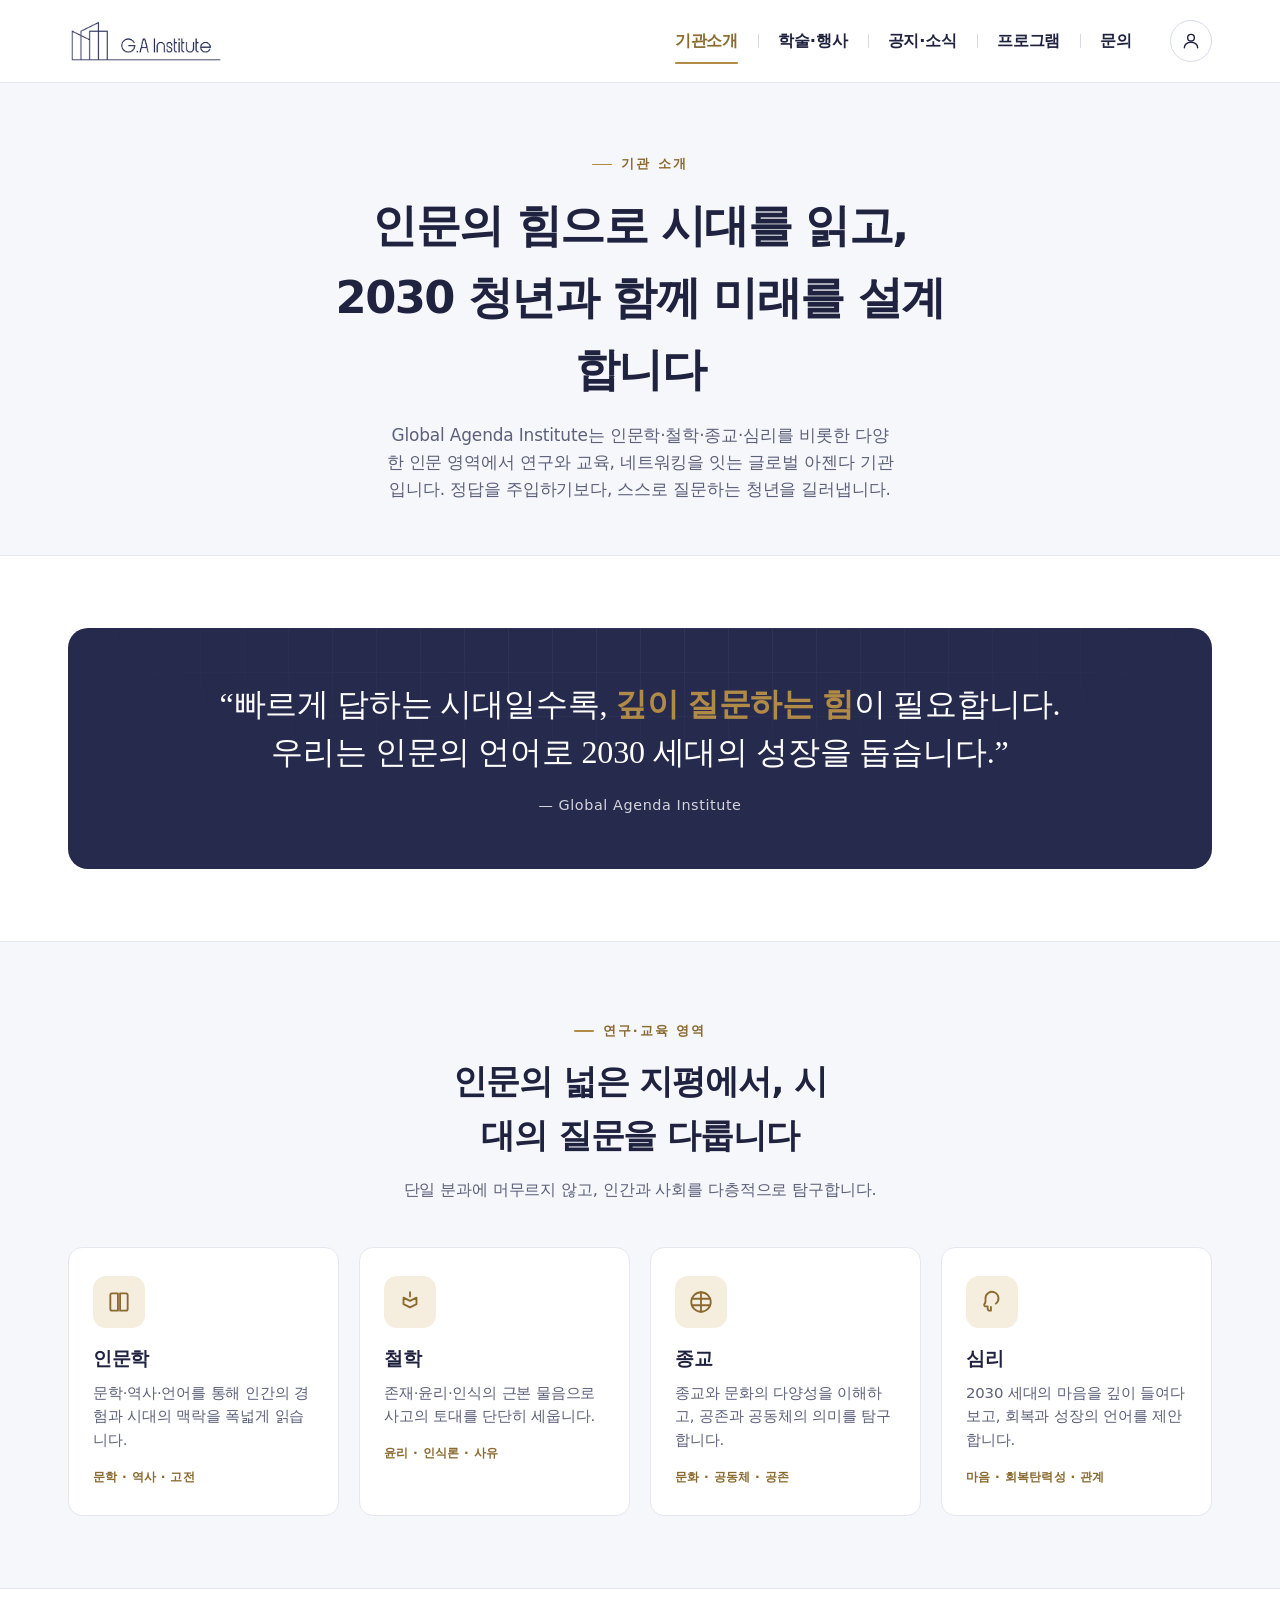
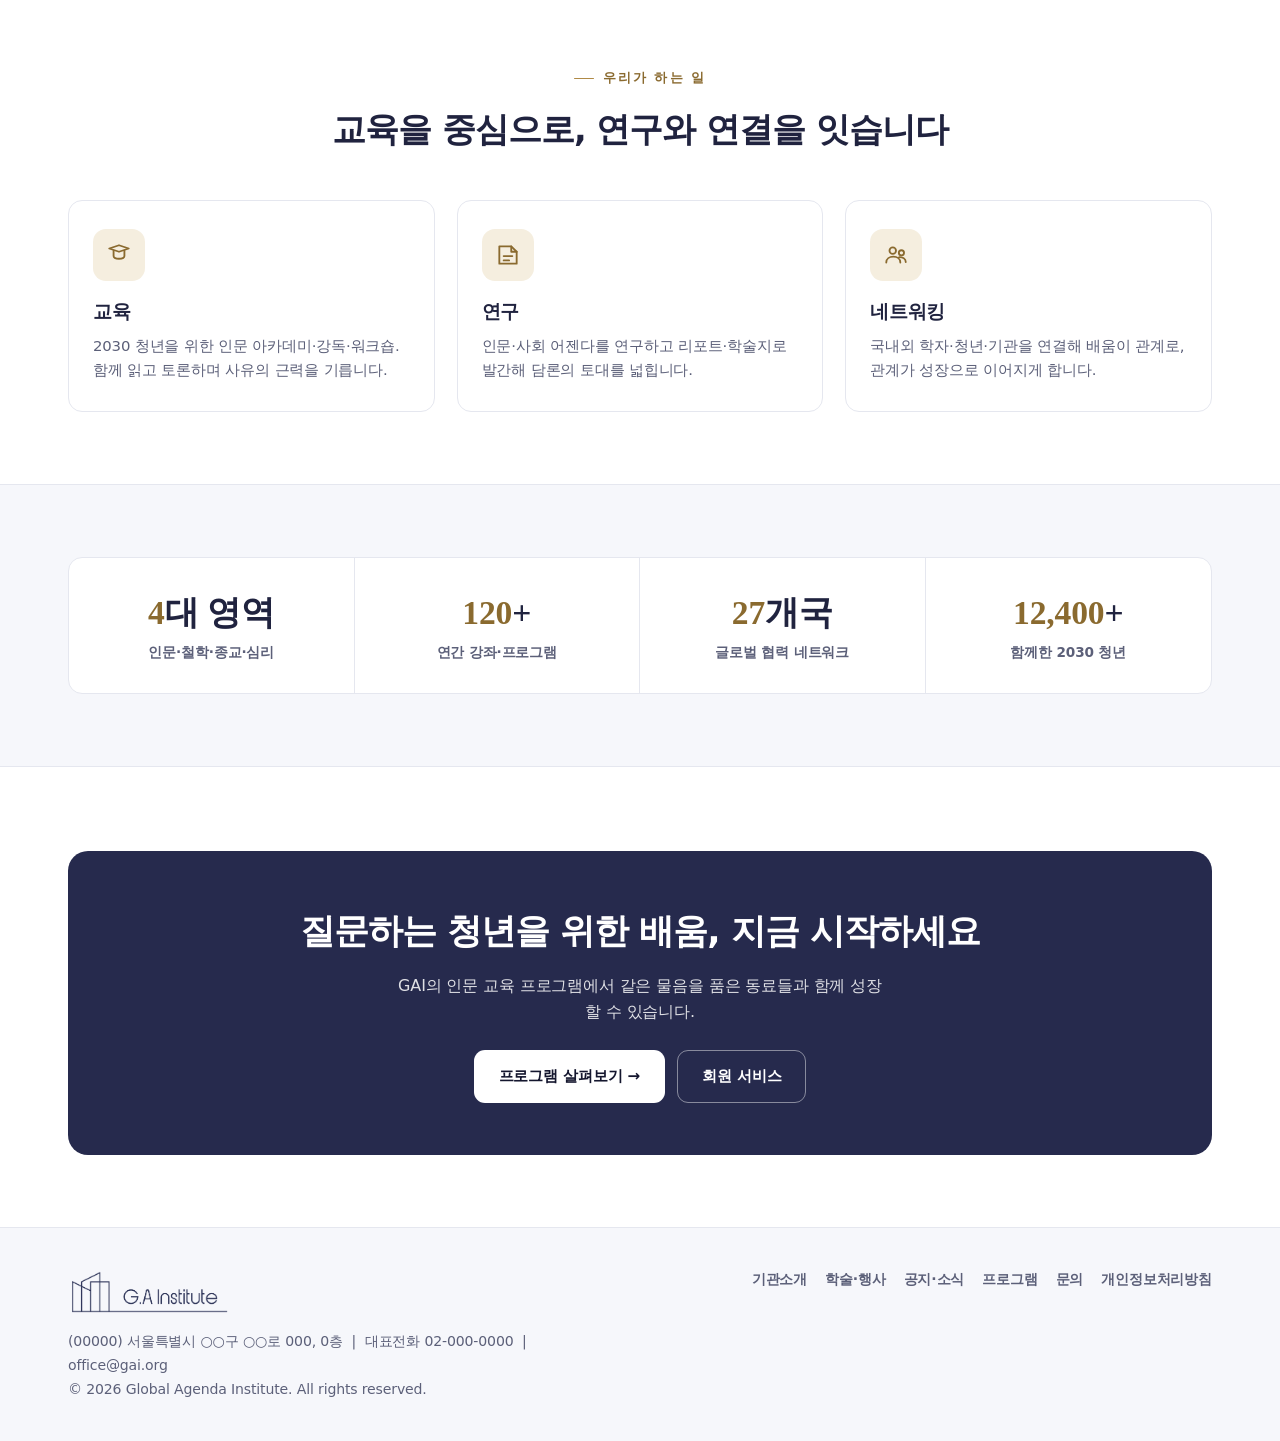
==== about.html @ 66754ac4 "Add files via upload" ====
<!DOCTYPE html>
<html lang="ko">
<head>
<meta charset="UTF-8" />
<meta name="viewport" content="width=device-width, initial-scale=1.0" />
<title>기관소개 | Global Agenda Institute</title>
<meta name="description" content="GAI의 미션과 인문·철학·종교·심리 4대 영역을 소개합니다." />
<link rel="stylesheet" href="assets/style.css" />
</head>
<body>
<header>
  <div class="wrap nav">
    <a href="index.html"><img class="logo-img" src="assets/logo.png" alt="Global Agenda Institute" /></a>
    <div class="nav-right">
      <nav class="menu">
        <a href="about.html">기관소개</a>
        <a href="events.html">학술·행사</a>
        <a href="news.html">공지·소식</a>
        <a href="programs.html">프로그램</a>
        <a href="#contact">문의</a>
      </nav>
      <button class="icon-btn login-desktop" data-open-login aria-label="로그인" title="로그인">
        <svg viewBox="0 0 24 24" fill="none" stroke="currentColor" stroke-width="1.7" stroke-linecap="round" stroke-linejoin="round"><circle cx="12" cy="8" r="4"/><path d="M4 20c0-4.2 4-6.5 8-6.5s8 2.3 8 6.5"/></svg>
      </button>
      <button class="icon-btn burger" id="burger" aria-label="메뉴 열기" aria-expanded="false">
        <svg viewBox="0 0 24 24" fill="none" stroke="currentColor" stroke-width="1.8" stroke-linecap="round"><path d="M4 7h16M4 12h16M4 17h16"/></svg>
      </button>
    </div>
  </div>
</header>
<main id="top">
<div class="page-hero">
      <div class="wrap">
        <span class="eyebrow">기관 소개</span>
        <h1>인문의 힘으로 시대를 읽고,<br>2030 청년과 함께 미래를 설계합니다</h1>
        <p class="lead">Global Agenda Institute는 인문학·철학·종교·심리를 비롯한 다양한 인문 영역에서
          연구와 교육, 네트워킹을 잇는 글로벌 아젠다 기관입니다. 정답을 주입하기보다, 스스로 질문하는 청년을 길러냅니다.</p>
      </div>
    </div>

    <div class="section">
      <div class="wrap">
        <div class="mission">
          <p class="q">“빠르게 답하는 시대일수록, <b>깊이 질문하는 힘</b>이 필요합니다.<br>우리는 인문의 언어로 2030 세대의 성장을 돕습니다.”</p>
          <div class="sig">— Global Agenda Institute</div>
        </div>
      </div>
    </div>

    <div class="section alt">
      <div class="wrap">
        <div class="center"><span class="eyebrow">연구·교육 영역</span><h2 class="title">인문의 넓은 지평에서, 시대의 질문을 다룹니다</h2><p>단일 분과에 머무르지 않고, 인간과 사회를 다층적으로 탐구합니다.</p></div>
        <div class="grid4">
          <div class="fcard">
            <div class="ic"><svg viewBox="0 0 24 24" fill="none" stroke="currentColor" stroke-width="1.7" stroke-linecap="round" stroke-linejoin="round"><path d="M4 5.5C4 4.7 4.7 4 5.5 4H11v16H5.5C4.7 20 4 19.3 4 18.5zM20 5.5C20 4.7 19.3 4 18.5 4H13v16h5.5c.8 0 1.5-.7 1.5-1.5z"/></svg></div>
            <h3>인문학</h3><p>문학·역사·언어를 통해 인간의 경험과 시대의 맥락을 폭넓게 읽습니다.</p>
            <div class="kw">문학 · 역사 · 고전</div>
          </div>
          <div class="fcard">
            <div class="ic"><svg viewBox="0 0 24 24" fill="none" stroke="currentColor" stroke-width="1.7" stroke-linecap="round" stroke-linejoin="round"><path d="M12 3v4M6 8l6 3 6-3M6 8v6l6 3 6-3V8M6 14l6 3 6-3"/></svg></div>
            <h3>철학</h3><p>존재·윤리·인식의 근본 물음으로 사고의 토대를 단단히 세웁니다.</p>
            <div class="kw">윤리 · 인식론 · 사유</div>
          </div>
          <div class="fcard">
            <div class="ic"><svg viewBox="0 0 24 24" fill="none" stroke="currentColor" stroke-width="1.7" stroke-linecap="round" stroke-linejoin="round"><path d="M12 3a9 9 0 100 18 9 9 0 000-18z"/><path d="M12 3v18M3.5 9h17M3.5 15h17"/></svg></div>
            <h3>종교</h3><p>종교와 문화의 다양성을 이해하고, 공존과 공동체의 의미를 탐구합니다.</p>
            <div class="kw">문화 · 공동체 · 공존</div>
          </div>
          <div class="fcard">
            <div class="ic"><svg viewBox="0 0 24 24" fill="none" stroke="currentColor" stroke-width="1.7" stroke-linecap="round" stroke-linejoin="round"><path d="M15.5 13.5A6 6 0 106 9c0 2 .5 3 -1 5 -.6.8 0 2 1 2h2v2a2 2 0 002 2h1v-3.5"/></svg></div>
            <h3>심리</h3><p>2030 세대의 마음을 깊이 들여다보고, 회복과 성장의 언어를 제안합니다.</p>
            <div class="kw">마음 · 회복탄력성 · 관계</div>
          </div>
        </div>
      </div>
    </div>

    <div class="section">
      <div class="wrap">
        <div class="center"><span class="eyebrow">우리가 하는 일</span><h2 class="title">교육을 중심으로, 연구와 연결을 잇습니다</h2></div>
        <div class="grid3">
          <div class="fcard"><div class="ic"><svg viewBox="0 0 24 24" fill="none" stroke="currentColor" stroke-width="1.7" stroke-linecap="round" stroke-linejoin="round"><path d="M3 6l9-3 9 3-9 3-9-3z"/><path d="M7 8v5c0 1.5 2.2 2.5 5 2.5s5-1 5-2.5V8"/></svg></div><h3>교육</h3><p>2030 청년을 위한 인문 아카데미·강독·워크숍. 함께 읽고 토론하며 사유의 근력을 기릅니다.</p></div>
          <div class="fcard"><div class="ic"><svg viewBox="0 0 24 24" fill="none" stroke="currentColor" stroke-width="1.7" stroke-linecap="round" stroke-linejoin="round"><path d="M4 4h11l5 5v11H4z"/><path d="M15 4v5h5"/><path d="M8 13h8M8 17h5"/></svg></div><h3>연구</h3><p>인문·사회 어젠다를 연구하고 리포트·학술지로 발간해 담론의 토대를 넓힙니다.</p></div>
          <div class="fcard"><div class="ic"><svg viewBox="0 0 24 24" fill="none" stroke="currentColor" stroke-width="1.7" stroke-linecap="round" stroke-linejoin="round"><circle cx="9" cy="8" r="3"/><circle cx="17" cy="10" r="2.4"/><path d="M3 19c0-3.5 3-5.5 6.5-5.5S16 15.5 16 19M15 14c3 0 6 1.4 6 4.5"/></svg></div><h3>네트워킹</h3><p>국내외 학자·청년·기관을 연결해 배움이 관계로, 관계가 성장으로 이어지게 합니다.</p></div>
        </div>
      </div>
    </div>

    <div class="section alt">
      <div class="wrap">
        <div class="stat-strip">
          <div class="st"><b><i>4</i>대 영역</b><span>인문·철학·종교·심리</span></div>
          <div class="st"><b><i>120</i>+</b><span>연간 강좌·프로그램</span></div>
          <div class="st"><b><i>27</i>개국</b><span>글로벌 협력 네트워크</span></div>
          <div class="st"><b><i>12,400</i>+</b><span>함께한 2030 청년</span></div>
        </div>
      </div>
    </div>

    <div class="section">
      <div class="wrap">
        <div class="cta-band">
          <h2>질문하는 청년을 위한 배움, 지금 시작하세요</h2>
          <p>GAI의 인문 교육 프로그램에서 같은 물음을 품은 동료들과 함께 성장할 수 있습니다.</p>
          <div class="cta-actions"><a class="btn btn-primary" href="programs.html">프로그램 살펴보기 →</a><a class="btn btn-ghost" data-open-login>회원 서비스</a></div>
        </div>
      </div>
    </div>
</main>
<footer id="contact">
  <div class="wrap foot">
    <div>
      <a href="index.html"><img class="logo-img foot-logo" src="assets/logo.png" alt="Global Agenda Institute" /></a>
      <p class="foot-info">(00000) 서울특별시 ○○구 ○○로 000, 0층 &nbsp;|&nbsp; 대표전화 02-000-0000 &nbsp;|&nbsp; office@gai.org<br>© 2026 Global Agenda Institute. All rights reserved.</p>
    </div>
    <nav>
      <a href="about.html">기관소개</a><a href="events.html">학술·행사</a>
      <a href="news.html">공지·소식</a><a href="programs.html">프로그램</a>
      <a href="#contact">문의</a><a>개인정보처리방침</a>
    </nav>
  </div>
</footer>
<!-- ===== LOGIN MODAL ===== -->
<div class="modal" id="loginModal" role="dialog" aria-modal="true" aria-label="로그인">
  <div class="modal-card">
    <button class="modal-x" data-close aria-label="닫기">✕</button>
    <img class="logo-img" src="assets/logo.png" alt="Global Agenda Institute" />
    <h2>멤버 로그인</h2>
    <p class="msub">GAI 회원 서비스를 이용하시려면 로그인해 주세요.</p>
    <form>
      <input class="field" type="text" placeholder="아이디" aria-label="아이디" />
      <input class="field" type="password" placeholder="비밀번호" aria-label="비밀번호" />
      <label class="remember"><input type="checkbox" /> 로그인 상태 유지</label>
      <button class="signin" type="submit">로그인</button>
    </form>
    <div class="modal-links"><a>아이디 찾기</a><a>비밀번호 찾기</a><a href="signup.html">회원가입</a></div>
  </div>
</div>


<!-- ===== MOBILE DRAWER ===== -->
<div class="drawer" id="drawer">
  <div class="drawer-panel">
    <div class="drawer-top">
      <img class="logo-img" src="assets/logo.png" alt="Global Agenda Institute" style="height:38px" />
      <button class="icon-btn" id="drawerClose" aria-label="닫기"><svg viewBox="0 0 24 24" fill="none" stroke="currentColor" stroke-width="1.8" stroke-linecap="round"><path d="M6 6l12 12M18 6L6 18"/></svg></button>
    </div>
    <div class="dlinks">
      <a href="about.html">기관소개</a>
      <a href="events.html">학술·행사</a>
      <a href="news.html">공지·소식</a>
      <a href="programs.html">프로그램</a>
      <a href="#contact">문의</a>
    </div>
    <button class="btn btn-primary drawer-login" style="width:100%" data-open-login>로그인</button>
  </div>
</div>


<script src="assets/main.js"></script>
</body>
</html>
---- assets/style.css ----
:root{
    --bg:#FFFFFF; --surface:#FFFFFF; --panel:#F1F3F8; --panel-2:#F6F7FB;
    --ink:#20233F; --brand:#262A4D; --brand-ink:#14162E;
    --muted:#5C6079; --sub:#8A8FA6; --line:#E5E7EF; --line-strong:#D8DBE6;
    --accent:#B08A46; --accent-soft:#F5EEDF; --accent-ink:#8A6A2F;
    --btn:#20233F; --btn-text:#FFFFFF; --btn-hover:#14162E;
    --radius:14px; --shadow:0 18px 50px -30px rgba(20,24,60,.30);
    --shadow-sm:0 8px 22px -16px rgba(20,24,60,.28);
    --maxw:1200px;
    --serif:"Iowan Old Style","Palatino Linotype",Georgia,"Times New Roman",serif;
  }
  @media (prefers-color-scheme:dark){:root{
    --bg:#0B0D18; --surface:#131627; --panel:#191D30; --panel-2:#151930;
    --ink:#EDEFF7; --brand:#EDEFF7; --brand-ink:#C7CBDD;
    --muted:#9599B4; --sub:#787D98; --line:#262B44; --line-strong:#333A57;
    --accent:#CBA35B; --accent-soft:#241E10; --accent-ink:#CBA35B;
    --btn:#EAECF5; --btn-text:#161A2E; --btn-hover:#FFFFFF;
    --shadow:0 22px 55px -28px rgba(0,0,0,.75); --shadow-sm:0 10px 24px -18px rgba(0,0,0,.7);
  }}
  :root[data-theme="dark"]{
    --bg:#0B0D18; --surface:#131627; --panel:#191D30; --panel-2:#151930;
    --ink:#EDEFF7; --brand:#EDEFF7; --brand-ink:#C7CBDD;
    --muted:#9599B4; --sub:#787D98; --line:#262B44; --line-strong:#333A57;
    --accent:#CBA35B; --accent-soft:#241E10; --accent-ink:#CBA35B;
    --btn:#EAECF5; --btn-text:#161A2E; --btn-hover:#FFFFFF;
    --shadow:0 22px 55px -28px rgba(0,0,0,.75); --shadow-sm:0 10px 24px -18px rgba(0,0,0,.7);
  }
  :root[data-theme="light"]{
    --bg:#FFFFFF; --surface:#FFFFFF; --panel:#F1F3F8; --panel-2:#F6F7FB;
    --ink:#20233F; --brand:#262A4D; --brand-ink:#14162E;
    --muted:#5C6079; --sub:#8A8FA6; --line:#E5E7EF; --line-strong:#D8DBE6;
    --accent:#B08A46; --accent-soft:#F5EEDF; --accent-ink:#8A6A2F;
    --btn:#20233F; --btn-text:#FFFFFF; --btn-hover:#14162E;
    --shadow:0 18px 50px -30px rgba(20,24,60,.30); --shadow-sm:0 8px 22px -16px rgba(20,24,60,.28);
  }

  *{box-sizing:border-box}
  html{scroll-behavior:smooth}
  body{margin:0; background:var(--bg); color:var(--ink);
    font-family:"Pretendard","Apple SD Gothic Neo",system-ui,-apple-system,"Segoe UI",sans-serif;
    -webkit-font-smoothing:antialiased; line-height:1.6; letter-spacing:-0.01em}
  .wrap{max-width:var(--maxw); margin:0 auto; padding:0 28px}
  a{color:inherit; text-decoration:none}
  [hidden]{display:none !important}
  .btn{display:inline-flex; align-items:center; gap:8px; justify-content:center; font-weight:700; font-size:.95rem;
    border-radius:11px; padding:13px 24px; cursor:pointer; border:1px solid transparent; transition:.18s; font-family:inherit}
  .btn-primary{background:var(--btn); color:var(--btn-text)}
  .btn-primary:hover{background:var(--btn-hover); transform:translateY(-1px)}
  .btn-ghost{background:transparent; color:var(--ink); border-color:var(--line-strong)}
  .btn-ghost:hover{border-color:var(--ink); background:var(--panel)}
  .eyebrow{display:inline-flex; align-items:center; gap:9px; font-size:.8rem; font-weight:700;
    letter-spacing:.16em; text-transform:uppercase; color:var(--accent-ink)}
  .eyebrow::before{content:""; width:20px; height:1.5px; background:var(--accent); border-radius:2px}

  /* ---------- LOGO ---------- */
  .logo-img{display:block; height:46px; width:auto}
  @media (prefers-color-scheme:dark){.logo-img{filter:brightness(0) invert(1) opacity(.92)}}
  :root[data-theme="dark"] .logo-img{filter:brightness(0) invert(1) opacity(.92)}
  :root[data-theme="light"] .logo-img{filter:none}
  .foot-logo{height:48px}

  /* ---------- HEADER ---------- */
  header{position:sticky; top:0; z-index:50; background:color-mix(in srgb,var(--bg) 92%, transparent);
    backdrop-filter:saturate(150%) blur(12px); border-bottom:1px solid var(--line)}
  .nav{display:flex; align-items:center; justify-content:space-between; height:82px; gap:20px}
  .nav-right{display:flex; align-items:center; gap:18px}
  nav.menu{display:flex; align-items:center}
  nav.menu a{position:relative; padding:8px 20px; font-weight:700; font-size:1.02rem; color:var(--ink); transition:.15s; cursor:pointer}
  nav.menu a+a::before{content:""; position:absolute; left:0; top:50%; transform:translateY(-50%); width:1px; height:14px; background:var(--line-strong)}
  nav.menu a:hover{color:var(--accent-ink)}
  nav.menu a.active{color:var(--accent-ink)}
  nav.menu a.active::after{content:""; position:absolute; left:20px; right:20px; bottom:-2px; height:2px; background:var(--accent); border-radius:2px}
  .icon-btn{width:42px; height:42px; border-radius:50%; display:grid; place-items:center;
    border:1px solid var(--line-strong); color:var(--ink); background:var(--surface); transition:.15s; flex:none; cursor:pointer}
  .icon-btn:hover{border-color:var(--brand); color:var(--accent-ink); background:var(--panel); transform:translateY(-1px)}
  .icon-btn svg{width:20px; height:20px}
  .burger{display:none}

  /* ---------- HERO BANNER ---------- */
  .banner{position:relative; height:min(62vh,540px); min-height:400px; overflow:hidden; display:grid; place-items:end center; text-align:center}
  .banner-photo{position:absolute; inset:0; background:url("banner.jpg") center 32% / cover no-repeat}
  .banner-veil{position:absolute; inset:0; background:
    linear-gradient(180deg,rgba(10,14,28,.32) 0%,rgba(10,14,28,.04) 30%,rgba(10,14,28,.22) 58%,rgba(8,11,24,.78) 100%),
    linear-gradient(90deg,rgba(18,24,48,.22),transparent 42%)}
  .banner-title{position:relative; z-index:2; padding-bottom:9%; color:#fff}
  .banner-title h1{margin:0; font-family:var(--serif); font-weight:600; letter-spacing:.01em; font-size:clamp(2.1rem,5.4vw,3.5rem); text-shadow:0 4px 24px rgba(0,0,0,.5)}
  .banner-title p{margin:12px 0 0; font-size:clamp(.92rem,1.8vw,1.12rem); font-weight:600; letter-spacing:.05em; opacity:.94}

  /* ---------- QUICK LINKS ---------- */
  .quick{padding:52px 0 8px}
  .quick-grid{display:grid; grid-template-columns:repeat(5,1fr); gap:16px; max-width:920px; margin:0 auto}
  .qitem{display:flex; flex-direction:column; align-items:center; gap:14px; padding:8px; transition:.18s; cursor:pointer}
  .qitem:hover{transform:translateY(-4px)}
  .qcircle{width:88px; height:88px; border-radius:50%; display:grid; place-items:center; color:#fff; box-shadow:var(--shadow-sm)}
  .qcircle svg{width:38px; height:38px}
  .qitem:nth-child(1) .qcircle{background:linear-gradient(145deg,#3a5c8a,#2c4670)}
  .qitem:nth-child(2) .qcircle{background:linear-gradient(145deg,#35608e,#26486e)}
  .qitem:nth-child(3) .qcircle{background:linear-gradient(145deg,#3f79a6,#2f5c82)}
  .qitem:nth-child(4) .qcircle{background:linear-gradient(145deg,#6f9cc4,#5480aa)}
  .qitem:nth-child(5) .qcircle{background:linear-gradient(145deg,#4a90c4,#357099)}
  .qitem span{font-weight:700; font-size:.95rem; color:var(--ink); text-align:center}

  /* ---------- SHARED ---------- */
  .rows{padding:46px 0 40px; display:flex; flex-direction:column; gap:28px}
  .row3{display:grid; grid-template-columns:1fr 1fr 1fr; gap:24px}
  .box{background:var(--surface); border:1px solid var(--line); border-radius:var(--radius); padding:26px 26px 24px}
  .box-head{display:flex; align-items:center; justify-content:space-between; margin-bottom:16px}
  .box-head h2{margin:0; font-size:1.22rem; font-weight:800; letter-spacing:-.02em}
  .more{font-size:.82rem; font-weight:600; color:var(--muted); display:inline-flex; align-items:center; gap:4px; cursor:pointer}
  .more:hover{color:var(--accent-ink)}
  .accent-under{position:relative; padding-left:14px}
  .accent-under::before{content:""; position:absolute; left:0; top:52%; transform:translateY(-50%); width:4px; height:18px; background:var(--accent); border-radius:2px}
  .list{list-style:none; margin:0; padding:0; display:flex; flex-direction:column}
  .list li{display:flex; align-items:center; gap:12px; padding:11px 0; border-top:1px dashed var(--line)}
  .list li:first-child{border-top:none}
  .list li .dot{width:4px; height:4px; border-radius:50%; background:var(--accent); flex:none}
  .list li a{flex:1; font-size:.93rem; color:var(--ink); overflow:hidden; text-overflow:ellipsis; white-space:nowrap; cursor:pointer}
  .list li a:hover{color:var(--accent-ink)}
  .list li time{font-size:.82rem; color:var(--sub); font-variant-numeric:tabular-nums; flex:none}
  .journal{text-align:center; display:flex; flex-direction:column; align-items:center}
  .cover{width:150px; aspect-ratio:3/4.1; border-radius:6px; overflow:hidden; box-shadow:var(--shadow);
    background:linear-gradient(170deg,#20233F 0%,#2f345c 60%,#20233F 100%); position:relative;
    display:flex; flex-direction:column; align-items:center; padding:22px 14px; color:#fff}
  .cover .issn{position:absolute; top:9px; right:10px; font-size:.5rem; opacity:.7}
  .cover .ttl{font-family:var(--serif); font-size:1.02rem; line-height:1.3; margin-top:6px}
  .cover .vol{font-size:.6rem; opacity:.75; margin-top:6px}
  .cover .band{position:absolute; left:0; right:0; bottom:26%; height:34%; background:var(--accent); opacity:.9}
  .cover .seal{position:absolute; bottom:10px; font-size:.55rem; opacity:.85; letter-spacing:.1em}
  .journal h3{margin:16px 0 4px; font-size:1.06rem; font-weight:800}
  .journal .jsub{font-size:.82rem; color:var(--muted); margin:0 0 14px}
  .j-btns{display:grid; grid-template-columns:1fr 1fr; gap:10px; width:100%}
  .j-btns a{font-size:.88rem; font-weight:700; border:1px solid var(--line-strong); border-radius:8px; padding:11px 0; text-align:center; cursor:pointer}
  .j-btns a:hover{border-color:var(--ink); background:var(--panel-2)}

  /* ---------- GALLERY ---------- */
  .gallery-sec{padding:24px 0 84px}
  .sec-head{display:flex; align-items:flex-end; justify-content:space-between; margin-bottom:22px; gap:16px}
  .sec-head h2{margin:0; font-size:1.5rem; font-weight:800; letter-spacing:-.025em}
  .sec-head p{margin:6px 0 0; color:var(--muted); font-size:.95rem}
  .gal4{display:grid; grid-template-columns:repeat(4,1fr); gap:20px}
  .gal-item{cursor:pointer}
  .gal-item .thumb{aspect-ratio:4/3; border-radius:11px; overflow:hidden; position:relative; background:#1a2340; border:1px solid var(--line)}
  .thumb .scene{position:absolute; inset:0; width:100%; height:100%; display:block; z-index:0}
  .thumb::after{content:""; position:absolute; inset:0; z-index:1; pointer-events:none; background:
    radial-gradient(60% 50% at 50% 18%,rgba(255,255,255,.10),transparent 70%),linear-gradient(180deg,transparent 55%,rgba(0,0,0,.32))}
  .thumb .badge{position:absolute; z-index:2; left:11px; top:11px; color:#fff; font-size:.73rem; font-weight:800;
    background:rgba(176,138,70,.92); padding:4px 10px; border-radius:5px}
  .gal-item:hover .thumb{box-shadow:var(--shadow)}
  .gal-item p{margin:12px 0 3px; font-size:.98rem; font-weight:700}
  .gal-item time{font-size:.8rem; color:var(--sub); font-variant-numeric:tabular-nums}

  /* ---------- SUB PAGE SHELL ---------- */
  .page-hero{padding:64px 0 52px; text-align:center; border-bottom:1px solid var(--line); background:var(--panel-2)}
  .page-hero h1{font-size:clamp(1.9rem,4vw,2.8rem); font-weight:800; letter-spacing:-.035em; margin:16px auto 0; max-width:20ch; text-wrap:balance}
  .page-hero .lead{color:var(--muted); font-size:1.06rem; margin:16px auto 0; max-width:60ch; text-wrap:balance}
  .section{padding:72px 0}
  .section.alt{background:var(--panel-2); border-top:1px solid var(--line); border-bottom:1px solid var(--line)}
  .section h2.title{font-size:clamp(1.5rem,3vw,2.1rem); font-weight:800; letter-spacing:-.03em; margin:14px 0 0; text-wrap:balance}
  .center{text-align:center; max-width:660px; margin:0 auto 44px}
  .center p{color:var(--muted); font-size:1.02rem; margin:14px 0 0}

  .grid4{display:grid; grid-template-columns:repeat(4,1fr); gap:20px}
  .grid3{display:grid; grid-template-columns:repeat(3,1fr); gap:22px}
  .grid2{display:grid; grid-template-columns:1fr 1fr; gap:26px; align-items:center}
  .fcard{background:var(--surface); border:1px solid var(--line); border-radius:var(--radius); padding:28px 24px; transition:.2s}
  .fcard:hover{transform:translateY(-4px); box-shadow:var(--shadow); border-color:color-mix(in srgb,var(--accent) 40%,var(--line))}
  .fcard .ic{width:52px; height:52px; border-radius:13px; display:grid; place-items:center; background:var(--accent-soft); color:var(--accent-ink); margin-bottom:16px}
  .fcard .ic svg{width:26px; height:26px}
  .fcard h3{margin:0 0 8px; font-size:1.16rem; font-weight:800; letter-spacing:-.02em}
  .fcard p{margin:0; color:var(--muted); font-size:.93rem}
  .fcard .kw{margin-top:14px; font-size:.78rem; font-weight:700; color:var(--accent-ink); letter-spacing:.02em}

  .mission{background:var(--brand); color:#fff; border-radius:20px; padding:52px 40px; text-align:center; position:relative; overflow:hidden}
  .mission::before{content:""; position:absolute; inset:0; background:
    linear-gradient(rgba(255,255,255,.05) 1px,transparent 1px),linear-gradient(90deg,rgba(255,255,255,.05) 1px,transparent 1px);
    background-size:44px 44px; mask-image:radial-gradient(70% 90% at 50% 0%,#000,transparent 75%); -webkit-mask-image:radial-gradient(70% 90% at 50% 0%,#000,transparent 75%)}
  .mission>*{position:relative}
  .mission .q{font-family:var(--serif); font-size:clamp(1.4rem,3vw,2rem); line-height:1.5; margin:0; text-wrap:balance}
  .mission .q b{color:var(--accent)}
  .mission .sig{margin-top:18px; font-size:.9rem; opacity:.8; letter-spacing:.04em}

  .stat-strip{display:grid; grid-template-columns:repeat(4,1fr); border:1px solid var(--line); border-radius:var(--radius); overflow:hidden; background:var(--surface)}
  .stat-strip .st{text-align:center; padding:28px 16px; border-right:1px solid var(--line)}
  .stat-strip .st:last-child{border-right:none}
  .stat-strip .st b{display:block; font-family:var(--serif); font-size:clamp(1.6rem,3vw,2.1rem); font-weight:600; color:var(--ink); font-variant-numeric:tabular-nums}
  .stat-strip .st span{font-size:.85rem; color:var(--muted); font-weight:600}
  .stat-strip .st b i{font-style:normal; color:var(--accent-ink)}

  /* program */
  .track{background:var(--surface); border:1px solid var(--line); border-radius:var(--radius); padding:26px; display:flex; flex-direction:column; gap:12px}
  .track .tno{font-family:var(--serif); font-size:.95rem; color:var(--accent-ink)}
  .track h3{margin:0; font-size:1.14rem; font-weight:800}
  .track p{margin:0; color:var(--muted); font-size:.92rem; flex:1}
  .track .tags{display:flex; flex-wrap:wrap; gap:6px}
  .track .tags span{font-size:.74rem; font-weight:700; color:var(--accent-ink); background:var(--accent-soft); padding:4px 9px; border-radius:999px}
  .feature{display:grid; grid-template-columns:1.1fr 1fr; gap:0; border:1px solid var(--line); border-radius:18px; overflow:hidden; background:var(--surface)}
  .feature .fL{padding:40px 36px}
  .feature .fR{padding:36px; background:var(--panel-2); border-left:1px solid var(--line)}
  .feature h3{margin:12px 0 0; font-size:1.5rem; font-weight:800; letter-spacing:-.02em}
  .feature .fdesc{color:var(--muted); margin:14px 0 22px; font-size:.98rem}
  .meta{display:flex; flex-wrap:wrap; gap:10px; margin-bottom:8px}
  .meta .m{background:var(--panel); border:1px solid var(--line); border-radius:9px; padding:9px 13px; font-size:.84rem}
  .meta .m b{color:var(--ink); font-weight:800; margin-right:6px}
  .curriculum{list-style:none; margin:0; padding:0}
  .curriculum li{display:flex; gap:14px; padding:12px 0; border-bottom:1px dashed var(--line)}
  .curriculum li:last-child{border-bottom:none}
  .curriculum .wk{flex:none; width:52px; font-family:var(--serif); font-weight:600; color:var(--accent-ink); font-size:.9rem}
  .curriculum .ct b{display:block; font-size:.95rem; font-weight:700}
  .curriculum .ct span{font-size:.84rem; color:var(--muted)}
  .steps{display:grid; grid-template-columns:repeat(4,1fr); gap:18px}
  .step{position:relative; padding:22px; border:1px solid var(--line); border-radius:var(--radius); background:var(--surface)}
  .step .sn{width:34px; height:34px; border-radius:50%; background:var(--brand); color:#fff; display:grid; place-items:center; font-weight:800; font-size:.9rem; margin-bottom:14px}
  :root[data-theme="dark"] .step .sn{color:var(--btn-text)}
  .step h4{margin:0 0 6px; font-size:1.02rem; font-weight:800}
  .step p{margin:0; color:var(--muted); font-size:.88rem}
  .cta-band{background:var(--brand); color:#fff; border-radius:20px; padding:52px 32px; text-align:center; margin-top:12px}
  .cta-band h2{margin:0; font-size:clamp(1.6rem,3vw,2.2rem); font-weight:800; letter-spacing:-.03em; text-wrap:balance}
  .cta-band p{margin:14px auto 26px; opacity:.85; max-width:48ch}
  .cta-band .btn-primary{background:#fff; color:var(--brand-ink)}
  .cta-band .btn-primary:hover{background:#eef0fb}
  .cta-band .btn-ghost{border-color:rgba(255,255,255,.45); color:#fff}
  .cta-band .btn-ghost:hover{background:rgba(255,255,255,.12); border-color:#fff}
  .cta-actions{display:flex; gap:12px; justify-content:center; flex-wrap:wrap}

  /* ---------- LIST / BOARD / ARCHIVE ---------- */
  .filters{display:flex; flex-wrap:wrap; gap:8px; margin-bottom:26px}
  .chip{padding:9px 18px; border-radius:999px; border:1px solid var(--line-strong); background:var(--surface); font-weight:700; font-size:.9rem; color:var(--muted); cursor:pointer; transition:.15s}
  .chip:hover{border-color:var(--ink); color:var(--ink)}
  .chip.on{background:var(--brand); color:var(--btn-text); border-color:var(--brand)}
  .evrow{display:grid; grid-template-columns:auto 1fr auto; gap:22px; align-items:center; padding:22px; border:1px solid var(--line); border-radius:var(--radius); background:var(--surface); transition:.18s; cursor:pointer}
  .evrow+.evrow{margin-top:14px}
  .evrow:hover{border-color:color-mix(in srgb,var(--accent) 40%,var(--line)); box-shadow:var(--shadow-sm); transform:translateY(-2px)}
  .evdate{text-align:center; min-width:78px; border-right:1px solid var(--line); padding-right:22px}
  .evdate .d{font-family:var(--serif); font-size:1.9rem; font-weight:600; line-height:1; color:var(--ink)}
  .evdate .m{font-size:.76rem; color:var(--muted); font-weight:700; letter-spacing:.04em; margin-top:4px}
  .evbody .cat{font-size:.76rem; font-weight:800; color:var(--accent-ink); letter-spacing:.03em}
  .evbody h3{margin:5px 0 7px; font-size:1.12rem; font-weight:800; letter-spacing:-.02em}
  .evbody .meta2{display:flex; flex-wrap:wrap; gap:16px; font-size:.85rem; color:var(--muted)}
  .evbody .meta2 span{display:inline-flex; align-items:center; gap:5px}
  .status{flex:none; font-size:.78rem; font-weight:800; padding:6px 13px; border-radius:999px}
  .status.open{background:var(--accent-soft); color:var(--accent-ink)}
  .status.done{background:var(--panel); color:var(--sub)}
  .board-wrap{overflow-x:auto}
  .board{width:100%; border-top:2px solid var(--ink); border-collapse:collapse; min-width:640px}
  .board th,.board td{padding:15px 12px; border-bottom:1px solid var(--line); text-align:left; font-size:.92rem}
  .board th{font-size:.82rem; color:var(--muted); font-weight:700; background:var(--panel-2)}
  .board td.num,.board td.date,.board td.views{color:var(--sub); font-variant-numeric:tabular-nums; white-space:nowrap; width:1%; text-align:center}
  .board td.tit a{font-weight:600; cursor:pointer}
  .board td.tit a:hover{color:var(--accent-ink)}
  .board tbody tr:hover td{background:var(--panel-2)}
  .board .tag{font-size:.72rem; font-weight:800; color:var(--accent-ink); margin-right:8px}
  .pager{display:flex; justify-content:center; gap:6px; margin-top:34px}
  .pager a{min-width:38px; height:38px; display:grid; place-items:center; border:1px solid var(--line); border-radius:8px; font-size:.9rem; font-weight:700; color:var(--muted); cursor:pointer}
  .pager a:hover{border-color:var(--ink); color:var(--ink)}
  .pager a.on{background:var(--brand); color:var(--btn-text); border-color:var(--brand)}
  .article{max-width:820px; margin:0 auto}
  .article .ahead{border-bottom:1px solid var(--line); padding-bottom:22px; margin-bottom:26px}
  .article .cat{font-size:.78rem; font-weight:800; color:var(--accent-ink)}
  .article h1{font-size:clamp(1.5rem,3vw,2rem); font-weight:800; letter-spacing:-.03em; margin:10px 0 14px; text-wrap:balance}
  .article .ameta{display:flex; flex-wrap:wrap; gap:16px; font-size:.85rem; color:var(--muted)}
  .article .abody{font-size:1rem; line-height:1.85}
  .article .abody p{margin:0 0 18px}
  .article .abody h3{margin:28px 0 10px; font-size:1.15rem; font-weight:800}
  .article .abody ul{margin:0 0 18px; padding-left:20px}
  .article .abody li{margin:6px 0}
  .article .files{margin:26px 0; padding:16px 18px; border:1px solid var(--line); border-radius:12px; background:var(--panel-2)}
  .article .files a{display:inline-flex; align-items:center; gap:8px; font-size:.9rem; font-weight:600; cursor:pointer}
  .article .anav{margin-top:30px; border-top:1px solid var(--line)}
  .article .anav a{display:flex; gap:14px; padding:16px 4px; border-bottom:1px solid var(--line); cursor:pointer; font-size:.92rem}
  .article .anav .lbl{color:var(--muted); font-weight:700; min-width:44px}
  .article .anav a:hover .t{color:var(--accent-ink)}
  .article .backbtn{text-align:center; margin-top:32px}
  .pubgrid{display:grid; grid-template-columns:repeat(4,1fr); gap:26px}
  .pub{cursor:pointer}
  .pub .pcover{aspect-ratio:3/4.1; border-radius:8px; overflow:hidden; box-shadow:var(--shadow-sm); position:relative; display:flex; flex-direction:column; align-items:center; padding:26px 16px; color:#fff; transition:.2s}
  .pub:hover .pcover{transform:translateY(-5px); box-shadow:var(--shadow)}
  .pub .pcover .issn{position:absolute; top:10px; right:11px; font-size:.5rem; opacity:.7}
  .pub .pcover .pt{font-family:var(--serif); font-size:1rem; line-height:1.3; text-align:center; margin-top:4px}
  .pub .pcover .pv{font-size:.62rem; opacity:.82; margin-top:8px; text-align:center}
  .pub .pcover .pband{position:absolute; left:0; right:0; bottom:24%; height:32%; opacity:.9}
  .pub .pcover .pseal{position:absolute; bottom:11px; font-size:.55rem; opacity:.85; letter-spacing:.08em}
  .pub .ptype{margin:13px 0 2px; font-size:.74rem; font-weight:800; color:var(--accent-ink)}
  .pub .pname{font-size:.95rem; font-weight:700; line-height:1.4}
  .pub time{font-size:.8rem; color:var(--sub)}

  /* ---------- EVENT DETAIL ---------- */
  .ev-detail{display:grid; grid-template-columns:1fr 340px; gap:38px; align-items:start}
  .ev-block{margin-bottom:40px}
  .ev-block:last-child{margin-bottom:0}
  .ev-main h2{font-size:1.28rem; font-weight:800; letter-spacing:-.02em; margin:0 0 16px; padding-bottom:10px; border-bottom:2px solid var(--ink)}
  .ev-main p{color:var(--muted); font-size:.98rem; line-height:1.8; margin:0}
  .agenda{list-style:none; margin:0; padding:0}
  .agenda li{display:grid; grid-template-columns:118px 1fr; gap:18px; padding:14px 0; border-bottom:1px dashed var(--line)}
  .agenda li:last-child{border-bottom:none}
  .agenda .tm{font-weight:700; color:var(--accent-ink); font-variant-numeric:tabular-nums; font-size:.92rem}
  .agenda .ag b{display:block; font-size:.98rem; font-weight:700}
  .agenda .ag span{font-size:.86rem; color:var(--muted)}
  .speakers{display:grid; grid-template-columns:repeat(3,1fr); gap:16px}
  .spk{text-align:center; padding:22px 14px; border:1px solid var(--line); border-radius:var(--radius); background:var(--surface)}
  .spk .av{width:66px; height:66px; border-radius:50%; margin:0 auto 12px; background:linear-gradient(160deg,#2f345c,#20233F); display:grid; place-items:end center; overflow:hidden}
  .spk .av svg{width:80%; height:86%; color:#cdd3e6}
  .spk b{display:block; font-size:.96rem; font-weight:800}
  .spk span{font-size:.82rem; color:var(--muted)}
  .ev-side{position:sticky; top:100px; border:1px solid var(--line); border-radius:16px; overflow:hidden; background:var(--surface); box-shadow:var(--shadow-sm)}
  .ev-side .sh{padding:20px 22px; background:var(--brand); color:#fff}
  .ev-side .sh .cat{font-size:.76rem; font-weight:800; color:var(--accent); letter-spacing:.04em}
  .ev-side .sh h3{margin:6px 0 0; font-size:1.14rem; font-weight:800; line-height:1.35}
  .ev-side dl{margin:0; padding:20px 22px; display:grid; grid-template-columns:auto 1fr; gap:15px 16px}
  .ev-side dt{font-size:.85rem; color:var(--muted); font-weight:700}
  .ev-side dd{margin:0; font-size:.9rem; font-weight:600; text-align:right}
  .ev-side .sfoot{padding:4px 22px 22px}
  .ev-side .sfoot .btn{width:100%}
  .ev-side .sfoot .note{text-align:center; font-size:.8rem; color:var(--sub); margin:10px 0 0}

  /* ---------- SIGNUP ---------- */
  .form-card{max-width:640px; margin:0 auto; background:var(--surface); border:1px solid var(--line); border-radius:18px; padding:38px 36px}
  .fgroup{margin-bottom:22px}
  .fgroup>label{display:block; font-size:.88rem; font-weight:700; margin-bottom:8px}
  .fgroup .req{color:var(--accent-ink); margin-left:2px}
  .frow{display:grid; grid-template-columns:1fr 1fr; gap:12px}
  .hint{font-size:.8rem; color:var(--sub); margin:6px 0 0}
  .agree{border:1px solid var(--line); border-radius:12px; padding:16px 20px; background:var(--panel-2)}
  .agree .all{display:flex; align-items:center; gap:10px; font-weight:800; font-size:.95rem; padding-bottom:14px; margin-bottom:10px; border-bottom:1px solid var(--line); cursor:pointer}
  .checkline{display:flex; align-items:center; gap:10px; font-size:.9rem; color:var(--muted); padding:7px 0; cursor:pointer}
  .checkline a{color:var(--accent-ink); text-decoration:underline; cursor:pointer}
  .checkline .opt{margin-left:auto; font-size:.78rem; color:var(--sub)}
  .interests{display:flex; flex-wrap:wrap; gap:10px}
  .icheck{position:relative; cursor:pointer}
  .icheck input{position:absolute; opacity:0}
  .icheck span{display:inline-block; padding:10px 18px; border:1px solid var(--line-strong); border-radius:999px; font-weight:700; font-size:.9rem; color:var(--muted); transition:.15s}
  .icheck input:checked+span{background:var(--accent-soft); border-color:var(--accent); color:var(--accent-ink)}
  .icheck input:focus-visible+span{outline:2px solid var(--brand); outline-offset:2px}
  .form-alt{text-align:center; margin-top:18px; font-size:.9rem; color:var(--muted)}
  .form-alt a{color:var(--accent-ink); font-weight:700; cursor:pointer}
  .form-card input[type=checkbox]{width:17px; height:17px; accent-color:var(--brand); flex:none}

  /* ---------- FOOTER ---------- */
  footer{border-top:1px solid var(--line); background:var(--panel-2); padding:40px 0; color:var(--muted); font-size:.88rem}
  .foot{display:flex; justify-content:space-between; align-items:flex-start; gap:24px; flex-wrap:wrap}
  .foot-info{max-width:60ch; line-height:1.7; margin:14px 0 0}
  .foot nav{display:flex; gap:18px; flex-wrap:wrap; font-weight:600}
  .foot nav a{cursor:pointer}
  .foot nav a:hover{color:var(--ink)}

  /* ---------- LOGIN MODAL ---------- */
  .modal{position:fixed; inset:0; z-index:100; display:grid; place-items:center; padding:20px;
    background:rgba(10,12,24,.55); backdrop-filter:blur(3px); opacity:0; pointer-events:none; transition:.2s}
  .modal.open{opacity:1; pointer-events:auto}
  .modal-card{width:min(420px,100%); background:var(--surface); border:1px solid var(--line); border-radius:18px;
    padding:34px 32px 28px; box-shadow:var(--shadow); text-align:center; transform:translateY(12px) scale(.98); transition:.22s}
  .modal.open .modal-card{transform:none}
  .modal-x{position:absolute; top:0; right:0; margin:16px; width:34px; height:34px; border-radius:8px; border:none;
    background:var(--panel); color:var(--muted); cursor:pointer; font-size:1rem}
  .modal-x:hover{background:var(--line); color:var(--ink)}
  .modal-card .logo-img{height:38px; margin:0 auto 18px}
  .modal-card h2{margin:0; font-size:1.3rem; font-weight:800}
  .modal-card .msub{margin:8px 0 22px; font-size:.9rem; color:var(--muted)}
  .field{width:100%; margin-bottom:11px; padding:14px 15px; border:1px solid var(--line-strong); border-radius:9px;
    background:var(--panel-2); color:var(--ink); font-size:.94rem; font-family:inherit}
  .field:focus{outline:2px solid color-mix(in srgb,var(--brand) 45%,transparent); outline-offset:1px; border-color:var(--brand); background:var(--surface)}
  .remember{display:flex; align-items:center; gap:8px; justify-content:flex-start; font-size:.85rem; color:var(--muted); margin:4px 0 16px}
  .signin{width:100%; padding:14px; border:none; border-radius:9px; cursor:pointer; background:var(--btn); color:var(--btn-text); font-weight:800; font-size:1rem; font-family:inherit; transition:.15s}
  .signin:hover{background:var(--btn-hover)}
  .modal-links{display:flex; justify-content:center; margin-top:18px}
  .modal-links a{position:relative; padding:2px 14px; font-size:.83rem; color:var(--muted); cursor:pointer}
  .modal-links a+a::before{content:""; position:absolute; left:0; top:50%; transform:translateY(-50%); width:1px; height:11px; background:var(--line-strong)}
  .modal-links a:hover{color:var(--ink)}

  /* ---------- MOBILE DRAWER ---------- */
  .drawer{position:fixed; inset:0; z-index:90; background:rgba(10,12,24,.5); backdrop-filter:blur(2px); opacity:0; pointer-events:none; transition:.2s}
  .drawer.open{opacity:1; pointer-events:auto}
  .drawer-panel{position:absolute; top:0; left:0; right:0; background:var(--bg); border-bottom:1px solid var(--line);
    padding:18px 24px 24px; transform:translateY(-100%); transition:.26s ease}
  .drawer.open .drawer-panel{transform:none}
  .drawer-top{display:flex; align-items:center; justify-content:space-between; height:64px}
  .drawer-panel .dlinks{display:flex; flex-direction:column}
  .drawer-panel .dlinks a{padding:15px 4px; font-weight:700; font-size:1.08rem; border-top:1px solid var(--line); cursor:pointer}
  .drawer-panel .dlinks a:first-child{border-top:none}
  .drawer-login{margin-top:18px}

  /* ---------- RESPONSIVE ---------- */
  @media (max-width:900px){
    nav.menu{display:none}
    .icon-btn.login-desktop{display:none}
    .burger{display:grid}
    .quick-grid{grid-template-columns:repeat(3,1fr); max-width:540px}
    .row3{grid-template-columns:1fr}
    .gal4{grid-template-columns:repeat(2,1fr)}
    .grid4{grid-template-columns:repeat(2,1fr)}
    .grid3{grid-template-columns:1fr}
    .grid2{grid-template-columns:1fr}
    .feature{grid-template-columns:1fr}
    .feature .fR{border-left:none; border-top:1px solid var(--line)}
    .steps{grid-template-columns:repeat(2,1fr)}
    .stat-strip{grid-template-columns:repeat(2,1fr)}
    .stat-strip .st:nth-child(2){border-right:none}
    .stat-strip .st:nth-child(1),.stat-strip .st:nth-child(2){border-bottom:1px solid var(--line)}
    .pubgrid{grid-template-columns:repeat(3,1fr)}
    .ev-detail{grid-template-columns:1fr}
    .ev-side{position:static}
  }
  @media (max-width:560px){
    .quick-grid{grid-template-columns:repeat(2,1fr); max-width:360px}
    .qcircle{width:76px; height:76px}
    .gal4{grid-template-columns:1fr 1fr}
    .grid4{grid-template-columns:1fr 1fr}
    .steps{grid-template-columns:1fr 1fr}
    .pubgrid{grid-template-columns:1fr 1fr}
    .sec-head{flex-direction:column; align-items:flex-start; gap:4px}
    .evrow{grid-template-columns:auto 1fr; gap:16px}
    .evrow .status{display:none}
    .speakers{grid-template-columns:1fr}
    .frow{grid-template-columns:1fr}
  }
  @media (prefers-reduced-motion:reduce){*{transition:none!important; scroll-behavior:auto}}
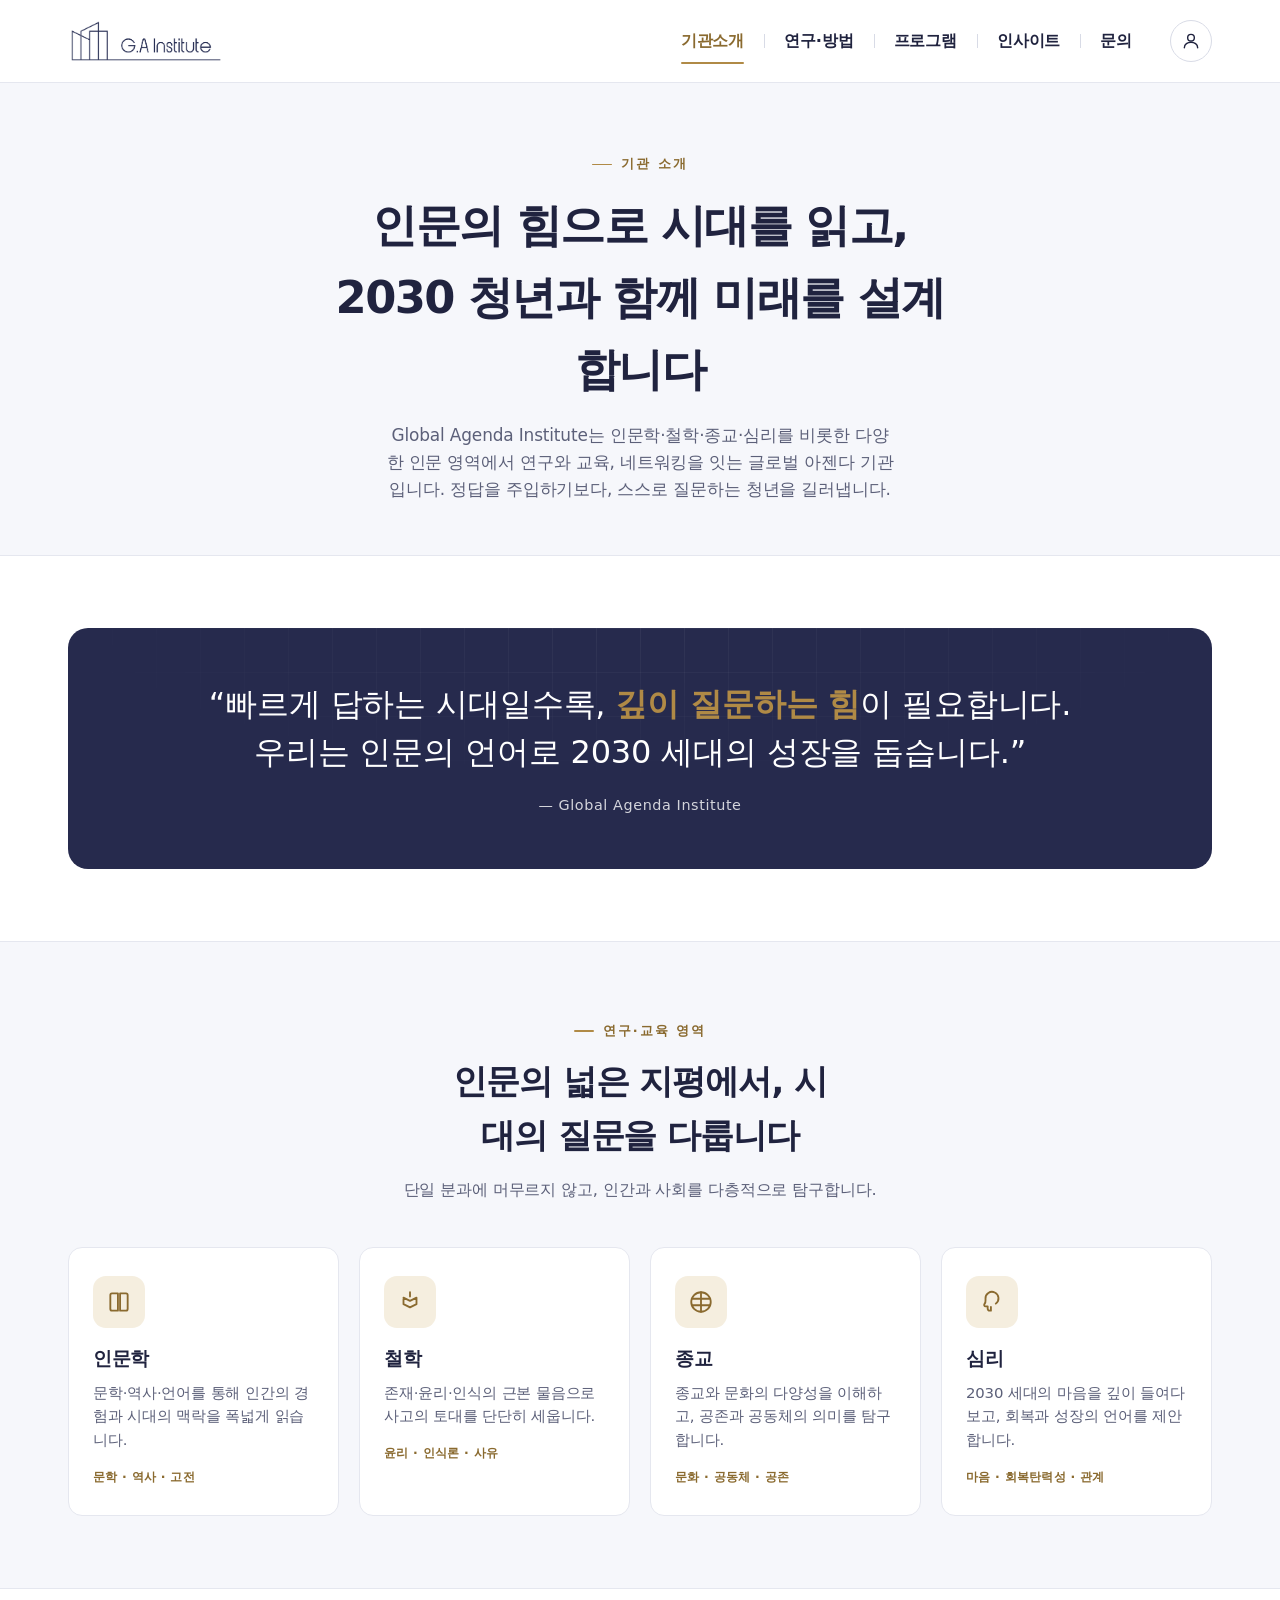
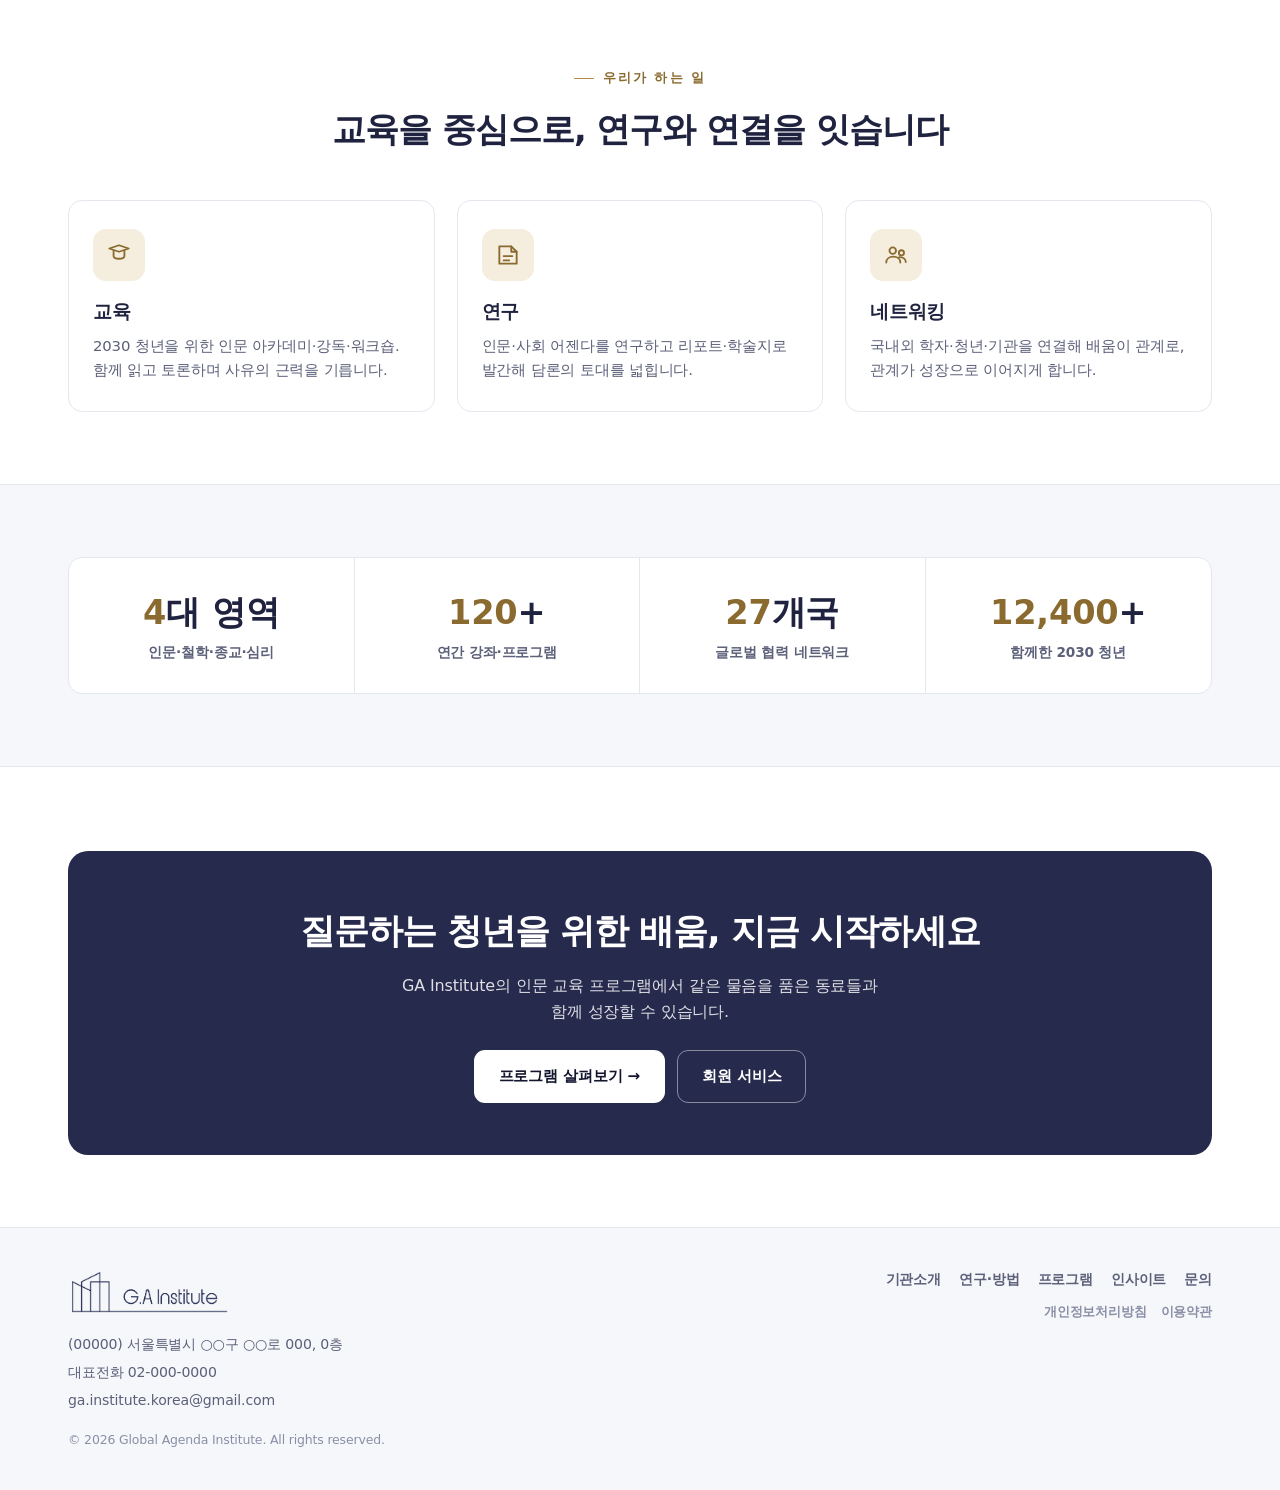
==== commit 136d2964: "Add files via upload" ====
--- a/about.html
+++ b/about.html
@@ -4,7 +4,7 @@
 <meta charset="UTF-8" />
 <meta name="viewport" content="width=device-width, initial-scale=1.0" />
 <title>기관소개 | Global Agenda Institute</title>
-<meta name="description" content="GAI의 미션과 인문·철학·종교·심리 4대 영역을 소개합니다." />
+<meta name="description" content="GA Institute의 미션과 인문·철학·종교·심리 4대 영역을 소개합니다." />
 <link rel="stylesheet" href="assets/style.css" />
 </head>
 <body>
@@ -14,10 +14,10 @@
     <div class="nav-right">
       <nav class="menu">
         <a href="about.html">기관소개</a>
-        <a href="events.html">학술·행사</a>
-        <a href="news.html">공지·소식</a>
+        <a href="method.html">연구·방법</a>
         <a href="programs.html">프로그램</a>
-        <a href="#contact">문의</a>
+        <a href="insights.html">인사이트</a>
+        <a href="contact.html">문의</a>
       </nav>
       <button class="icon-btn login-desktop" data-open-login aria-label="로그인" title="로그인">
         <svg viewBox="0 0 24 24" fill="none" stroke="currentColor" stroke-width="1.7" stroke-linecap="round" stroke-linejoin="round"><circle cx="12" cy="8" r="4"/><path d="M4 20c0-4.2 4-6.5 8-6.5s8 2.3 8 6.5"/></svg>
@@ -101,7 +101,7 @@
       <div class="wrap">
         <div class="cta-band">
           <h2>질문하는 청년을 위한 배움, 지금 시작하세요</h2>
-          <p>GAI의 인문 교육 프로그램에서 같은 물음을 품은 동료들과 함께 성장할 수 있습니다.</p>
+          <p>GA Institute의 인문 교육 프로그램에서 같은 물음을 품은 동료들과 함께 성장할 수 있습니다.</p>
           <div class="cta-actions"><a class="btn btn-primary" href="programs.html">프로그램 살펴보기 →</a><a class="btn btn-ghost" data-open-login>회원 서비스</a></div>
         </div>
       </div>
@@ -111,12 +111,16 @@
   <div class="wrap foot">
     <div>
       <a href="index.html"><img class="logo-img foot-logo" src="assets/logo.png" alt="Global Agenda Institute" /></a>
-      <p class="foot-info">(00000) 서울특별시 ○○구 ○○로 000, 0층 &nbsp;|&nbsp; 대표전화 02-000-0000 &nbsp;|&nbsp; office@gai.org<br>© 2026 Global Agenda Institute. All rights reserved.</p>
+      <p class="foot-info">
+        (00000) 서울특별시 ○○구 ○○로 000, 0층<br>
+        대표전화 02-000-0000<br>
+        ga.institute.korea@gmail.com
+      </p>
+      <p class="foot-copy">© 2026 Global Agenda Institute. All rights reserved.</p>
     </div>
     <nav>
-      <a href="about.html">기관소개</a><a href="events.html">학술·행사</a>
-      <a href="news.html">공지·소식</a><a href="programs.html">프로그램</a>
-      <a href="#contact">문의</a><a>개인정보처리방침</a>
+      <div class="foot-main"><a href="about.html">기관소개</a><a href="method.html">연구·방법</a><a href="programs.html">프로그램</a><a href="insights.html">인사이트</a><a href="contact.html">문의</a></div>
+      <div class="foot-legal"><a href="privacy.html">개인정보처리방침</a><a href="terms.html">이용약관</a></div>
     </nav>
   </div>
 </footer>
@@ -126,14 +130,14 @@
     <button class="modal-x" data-close aria-label="닫기">✕</button>
     <img class="logo-img" src="assets/logo.png" alt="Global Agenda Institute" />
     <h2>멤버 로그인</h2>
-    <p class="msub">GAI 회원 서비스를 이용하시려면 로그인해 주세요.</p>
+    <p class="msub">GA Institute 회원 서비스를 이용하시려면 로그인해 주세요.</p>
     <form>
       <input class="field" type="text" placeholder="아이디" aria-label="아이디" />
       <input class="field" type="password" placeholder="비밀번호" aria-label="비밀번호" />
       <label class="remember"><input type="checkbox" /> 로그인 상태 유지</label>
       <button class="signin" type="submit">로그인</button>
     </form>
-    <div class="modal-links"><a>아이디 찾기</a><a>비밀번호 찾기</a><a href="signup.html">회원가입</a></div>
+    <div class="modal-links"><a href="contact.html">아이디 찾기</a><a href="contact.html">비밀번호 찾기</a><a href="signup.html">회원가입</a></div>
   </div>
 </div>
 
@@ -147,10 +151,10 @@
     </div>
     <div class="dlinks">
       <a href="about.html">기관소개</a>
-      <a href="events.html">학술·행사</a>
-      <a href="news.html">공지·소식</a>
+      <a href="method.html">연구·방법</a>
       <a href="programs.html">프로그램</a>
-      <a href="#contact">문의</a>
+      <a href="insights.html">인사이트</a>
+      <a href="contact.html">문의</a>
     </div>
     <button class="btn btn-primary drawer-login" style="width:100%" data-open-login>로그인</button>
   </div>
--- a/assets/style.css
+++ b/assets/style.css
@@ -7,7 +7,7 @@
     --radius:14px; --shadow:0 18px 50px -30px rgba(20,24,60,.30);
     --shadow-sm:0 8px 22px -16px rgba(20,24,60,.28);
     --maxw:1200px;
-    --serif:"Iowan Old Style","Palatino Linotype",Georgia,"Times New Roman",serif;
+    --serif:"Pretendard","Apple SD Gothic Neo",system-ui,-apple-system,"Segoe UI",sans-serif;
   }
   @media (prefers-color-scheme:dark){:root{
     --bg:#0B0D18; --surface:#131627; --panel:#191D30; --panel-2:#151930;
@@ -272,13 +272,18 @@
   .article .backbtn{text-align:center; margin-top:32px}
   .pubgrid{display:grid; grid-template-columns:repeat(4,1fr); gap:26px}
   .pub{cursor:pointer}
-  .pub .pcover{aspect-ratio:3/4.1; border-radius:8px; overflow:hidden; box-shadow:var(--shadow-sm); position:relative; display:flex; flex-direction:column; align-items:center; padding:26px 16px; color:#fff; transition:.2s}
-  .pub:hover .pcover{transform:translateY(-5px); box-shadow:var(--shadow)}
-  .pub .pcover .issn{position:absolute; top:10px; right:11px; font-size:.5rem; opacity:.7}
-  .pub .pcover .pt{font-family:var(--serif); font-size:1rem; line-height:1.3; text-align:center; margin-top:4px}
-  .pub .pcover .pv{font-size:.62rem; opacity:.82; margin-top:8px; text-align:center}
-  .pub .pcover .pband{position:absolute; left:0; right:0; bottom:24%; height:32%; opacity:.9}
-  .pub .pcover .pseal{position:absolute; bottom:11px; font-size:.55rem; opacity:.85; letter-spacing:.08em}
+  .pub .pcover{aspect-ratio:3/4.2; border-radius:4px; overflow:hidden; position:relative; box-shadow:var(--shadow-sm); transition:.2s; display:block}
+  .pub:hover .pcover{transform:translateY(-6px); box-shadow:var(--shadow)}
+  .pub:nth-child(odd) .pcover{background:#ECE2CD; color:#4b4234}
+  .pub:nth-child(even) .pcover{background:#DDCBA9; color:#463d2b}
+  .pcover::before{content:""; position:absolute; left:0; top:0; bottom:0; width:9px; background:linear-gradient(90deg, rgba(0,0,0,.16), rgba(0,0,0,0)); pointer-events:none}
+  .pcv-frame{position:absolute; inset:12px 12px 12px 18px; border:1px solid rgba(70,60,42,.30); border-radius:2px; pointer-events:none}
+  .pcv-body{position:absolute; left:30px; right:22px; bottom:24px; display:flex; flex-direction:column}
+  .pc-issn{position:absolute; top:22px; right:22px; font-size:.5rem; letter-spacing:.06em; opacity:.5}
+  .pc-kicker{font-size:.55rem; letter-spacing:.24em; text-transform:uppercase; opacity:.6}
+  .pc-title{font-size:1.05rem; line-height:1.3; font-weight:700; margin-top:10px; letter-spacing:-.01em}
+  .pc-rule{width:28px; height:2px; background:#9c7b3e; margin:12px 0 9px}
+  .pc-vol{font-size:.6rem; letter-spacing:.04em; opacity:.6}
   .pub .ptype{margin:13px 0 2px; font-size:.74rem; font-weight:800; color:var(--accent-ink)}
   .pub .pname{font-size:.95rem; font-weight:700; line-height:1.4}
   .pub time{font-size:.8rem; color:var(--sub)}
@@ -337,10 +342,16 @@
   /* ---------- FOOTER ---------- */
   footer{border-top:1px solid var(--line); background:var(--panel-2); padding:40px 0; color:var(--muted); font-size:.88rem}
   .foot{display:flex; justify-content:space-between; align-items:flex-start; gap:24px; flex-wrap:wrap}
-  .foot-info{max-width:60ch; line-height:1.7; margin:14px 0 0}
-  .foot nav{display:flex; gap:18px; flex-wrap:wrap; font-weight:600}
-  .foot nav a{cursor:pointer}
-  .foot nav a:hover{color:var(--ink)}
+  .foot-info{max-width:60ch; line-height:2; margin:14px 0 0}
+  .foot-copy{margin:16px 0 0; font-size:.78rem; color:var(--sub)}
+  .foot nav{display:flex; flex-direction:column; align-items:flex-end; gap:12px; font-weight:600}
+  .foot-main{display:flex; gap:18px; flex-wrap:wrap; justify-content:flex-end}
+  .foot-legal{display:flex; gap:14px; flex-wrap:wrap; justify-content:flex-end}
+  .foot-main a{cursor:pointer}
+  .foot-main a:hover{color:var(--ink)}
+  .foot-legal a{cursor:pointer; font-size:.8rem; color:var(--sub)}
+  .foot-legal a:hover{color:var(--ink)}
+  @media (max-width:560px){.foot nav{align-items:flex-start} .foot-main,.foot-legal{justify-content:flex-start}}
 
   /* ---------- LOGIN MODAL ---------- */
   .modal{position:fixed; inset:0; z-index:100; display:grid; place-items:center; padding:20px;
@@ -413,3 +424,87 @@
     .frow{grid-template-columns:1fr}
   }
   @media (prefers-reduced-motion:reduce){*{transition:none!important; scroll-behavior:auto}}
+
+/* ---------- LIFE-CODE FLOW COMPONENTS ---------- */
+.statement{padding:82px 0; text-align:center; border-bottom:1px solid var(--line)}
+.statement .big{font-family:var(--serif); font-size:clamp(1.8rem,4.4vw,2.9rem); line-height:1.5; font-weight:600; letter-spacing:-.02em; max-width:22ch; margin:0 auto; text-wrap:balance}
+.statement .big b{color:var(--accent-ink)}
+.statement .sub{margin:22px auto 0; color:var(--muted); font-size:1.05rem; max-width:52ch; text-wrap:balance}
+.net-grid{display:flex; flex-wrap:wrap; justify-content:center; gap:12px; margin-top:8px}
+.net-grid .city{padding:12px 24px; border:1px solid var(--line-strong); border-radius:999px; font-weight:700; font-size:1rem; background:var(--surface)}
+.net-grid .city span{color:var(--sub); font-weight:600; font-size:.82rem; margin-left:8px}
+.contact-grid{display:grid; grid-template-columns:1.05fr 1fr; gap:32px; align-items:start}
+.info-list{list-style:none; margin:0 0 22px; padding:0}
+.info-list li{display:flex; gap:16px; padding:16px 0; border-bottom:1px solid var(--line)}
+.info-list li b{min-width:76px; color:var(--muted); font-weight:700; font-size:.9rem}
+.info-list li span{font-size:.95rem; font-weight:500}
+.map{aspect-ratio:16/10; border-radius:14px; border:1px solid var(--line); display:grid; place-items:center; color:var(--muted); font-weight:700; background:linear-gradient(135deg,#e9edf5,#dfe4f0)}
+:root[data-theme="dark"] .map{background:linear-gradient(135deg,#1a2036,#141a2e)}
+@media (prefers-color-scheme:dark){.map{background:linear-gradient(135deg,#1a2036,#141a2e)}}
+textarea.field{font-family:inherit; line-height:1.6}
+@media (max-width:900px){.contact-grid{grid-template-columns:1fr}}
+
+/* ---------- GLOBAL NETWORK CARDS ---------- */
+.net-grid{display:grid; grid-template-columns:repeat(5,1fr); gap:16px; margin-top:8px}
+.net-card{text-align:center; padding:26px 14px; border:1px solid var(--line); border-radius:14px; background:var(--surface); transition:.2s}
+.net-card:hover{border-color:var(--accent); transform:translateY(-3px); box-shadow:var(--shadow-sm)}
+.net-card .nno{display:block; font-family:var(--serif); font-size:1.1rem; color:var(--accent-ink); margin-bottom:8px}
+.net-card b{display:block; font-size:1.14rem; font-weight:800; letter-spacing:-.01em}
+.net-card .ctry{display:block; font-size:.82rem; color:var(--muted); font-weight:600; margin-top:4px}
+/* ---------- PROGRAM POSTERS ---------- */
+.poster-grid{display:grid; grid-template-columns:repeat(4,1fr); gap:22px}
+.poster{position:relative; aspect-ratio:3/4.2; border-radius:12px; overflow:hidden; cursor:pointer; color:#fff; display:flex; flex-direction:column; justify-content:space-between; padding:22px; box-shadow:var(--shadow-sm); transition:.2s; text-decoration:none}
+.poster:hover{transform:translateY(-5px); box-shadow:var(--shadow)}
+.poster::after{content:""; position:absolute; inset:0; background:linear-gradient(180deg,rgba(255,255,255,.05),rgba(8,11,24,.5)); z-index:0}
+.poster>*{position:relative; z-index:1}
+.poster .pcat{align-self:flex-start; font-size:.72rem; font-weight:800; background:var(--accent); color:#20233F; padding:4px 11px; border-radius:999px}
+.poster .pttl{font-family:var(--serif); font-size:1.3rem; line-height:1.32; font-weight:600; text-wrap:balance}
+.poster .pfoot{margin-top:14px; padding-top:12px; border-top:1px solid rgba(255,255,255,.25); font-size:.8rem; font-weight:600; display:flex; justify-content:space-between; opacity:.92}
+@media (max-width:900px){.net-grid{grid-template-columns:repeat(3,1fr)} .poster-grid{grid-template-columns:repeat(2,1fr)}}
+@media (max-width:560px){.net-grid{grid-template-columns:repeat(2,1fr)} .poster-grid{grid-template-columns:1fr 1fr}}
+
+/* ---------- POSTER IMAGE GRID ---------- */
+.pgrid{display:grid; grid-template-columns:repeat(4,1fr); gap:20px}
+.pcard{display:block; border-radius:12px; overflow:hidden; aspect-ratio:891/1260; background:var(--panel); border:1px solid var(--line); box-shadow:var(--shadow-sm); transition:.2s}
+.pcard:hover{transform:translateY(-5px); box-shadow:var(--shadow)}
+.pcard img{width:100%; height:100%; object-fit:cover; display:block}
+@media (max-width:900px){.pgrid{grid-template-columns:repeat(3,1fr)}}
+@media (max-width:560px){.pgrid{grid-template-columns:1fr 1fr; gap:14px}}
+
+/* ---------- POSTER MARQUEE (auto-scroll) ---------- */
+.marquee{position:relative; overflow:hidden; margin-top:6px;
+  -webkit-mask-image:linear-gradient(90deg,transparent,#000 5%,#000 95%,transparent);
+          mask-image:linear-gradient(90deg,transparent,#000 5%,#000 95%,transparent)}
+.marquee-track{display:flex; width:max-content; padding:8px 0; animation:marquee-scroll 120s linear infinite; will-change:transform}
+.marquee:hover .marquee-track{animation-play-state:paused}
+.marquee .pcard{width:212px; flex:none; margin-right:20px}
+@keyframes marquee-scroll{from{transform:translateX(0)} to{transform:translateX(-50%)}}
+@media (max-width:560px){.marquee .pcard{width:150px; margin-right:14px} .marquee-track{animation-duration:80s}}
+@media (prefers-reduced-motion:reduce){.marquee{overflow-x:auto} .marquee-track{animation:none}}
+
+/* ---------- 추천 도서 (bookshelf) ---------- */
+.bookshelf{display:flex; gap:18px; overflow-x:auto; padding:6px 2px 16px; scroll-snap-type:x proximity}
+.bookshelf::-webkit-scrollbar{height:8px}
+.bookshelf::-webkit-scrollbar-track{background:transparent}
+.bookshelf::-webkit-scrollbar-thumb{background:var(--line-strong); border-radius:4px}
+.book{width:160px; flex:none; scroll-snap-align:start; cursor:default}
+.book .bcover{aspect-ratio:2/3; border-radius:5px; overflow:hidden; position:relative; padding:18px 16px; color:#fff; display:flex; flex-direction:column; box-shadow:var(--shadow-sm); transition:.2s}
+.book:hover .bcover{transform:translateY(-5px); box-shadow:var(--shadow)}
+.book .bcover::before{content:""; position:absolute; left:0; top:0; bottom:0; width:7px; background:linear-gradient(90deg,rgba(0,0,0,.24),rgba(0,0,0,0)); pointer-events:none}
+.book .bcover::after{content:""; position:absolute; inset:9px 9px 9px 14px; border:1px solid rgba(255,255,255,.22); border-radius:2px; pointer-events:none}
+.bc-phil{background:linear-gradient(160deg,#2c3358,#191d38)}
+.bc-hum{background:linear-gradient(160deg,#4a3a2b,#291f17)}
+.bc-psy{background:linear-gradient(160deg,#1f4a44,#0f2622)}
+.bc-rel{background:linear-gradient(160deg,#4a2f3c,#271620)}
+.book .bcat{font-size:.55rem; letter-spacing:.18em; opacity:.75}
+.book .brule{width:22px; height:2px; background:#c6a15b; margin:12px 0}
+.book .btitle{font-size:1.02rem; font-weight:800; line-height:1.32; letter-spacing:-.01em; margin-top:auto; display:-webkit-box; -webkit-line-clamp:4; -webkit-box-orient:vertical; overflow:hidden}
+.book .bmeta{margin-top:10px; font-size:.82rem; color:var(--muted); font-weight:600}
+/* ---------- 회원 전용 모달 ---------- */
+.mm-lock{width:54px; height:54px; border-radius:50%; background:var(--accent-soft); color:var(--accent-ink); display:grid; place-items:center; margin:0 auto 16px}
+.mm-lock svg{width:26px; height:26px}
+.mm-actions{display:flex; gap:10px; margin-top:22px}
+.mm-actions .signin{flex:1; width:auto}
+.mm-actions .btn{flex:1}
+.bcover-img{position:absolute; inset:0; width:100%; height:100%; object-fit:cover; opacity:0; transition:opacity .35s ease; z-index:3}
+.bcover-img.loaded{opacity:1}
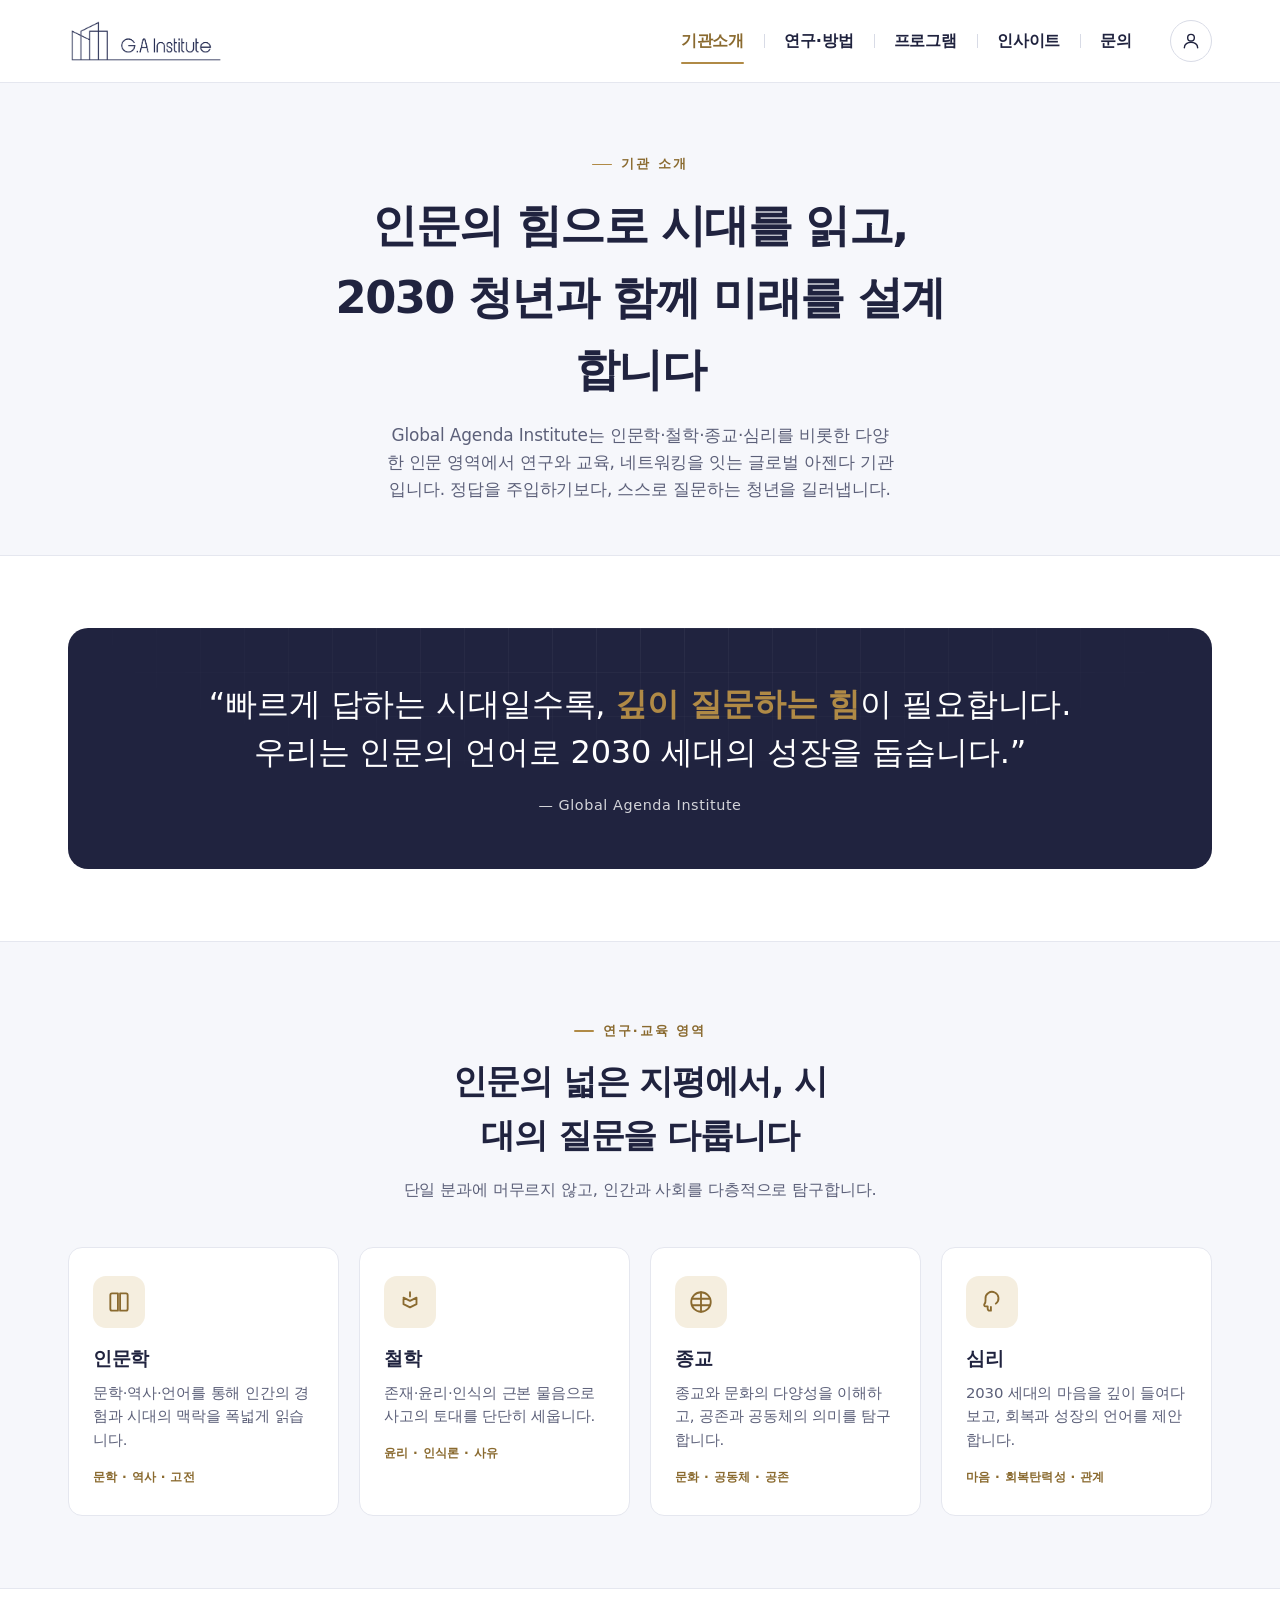
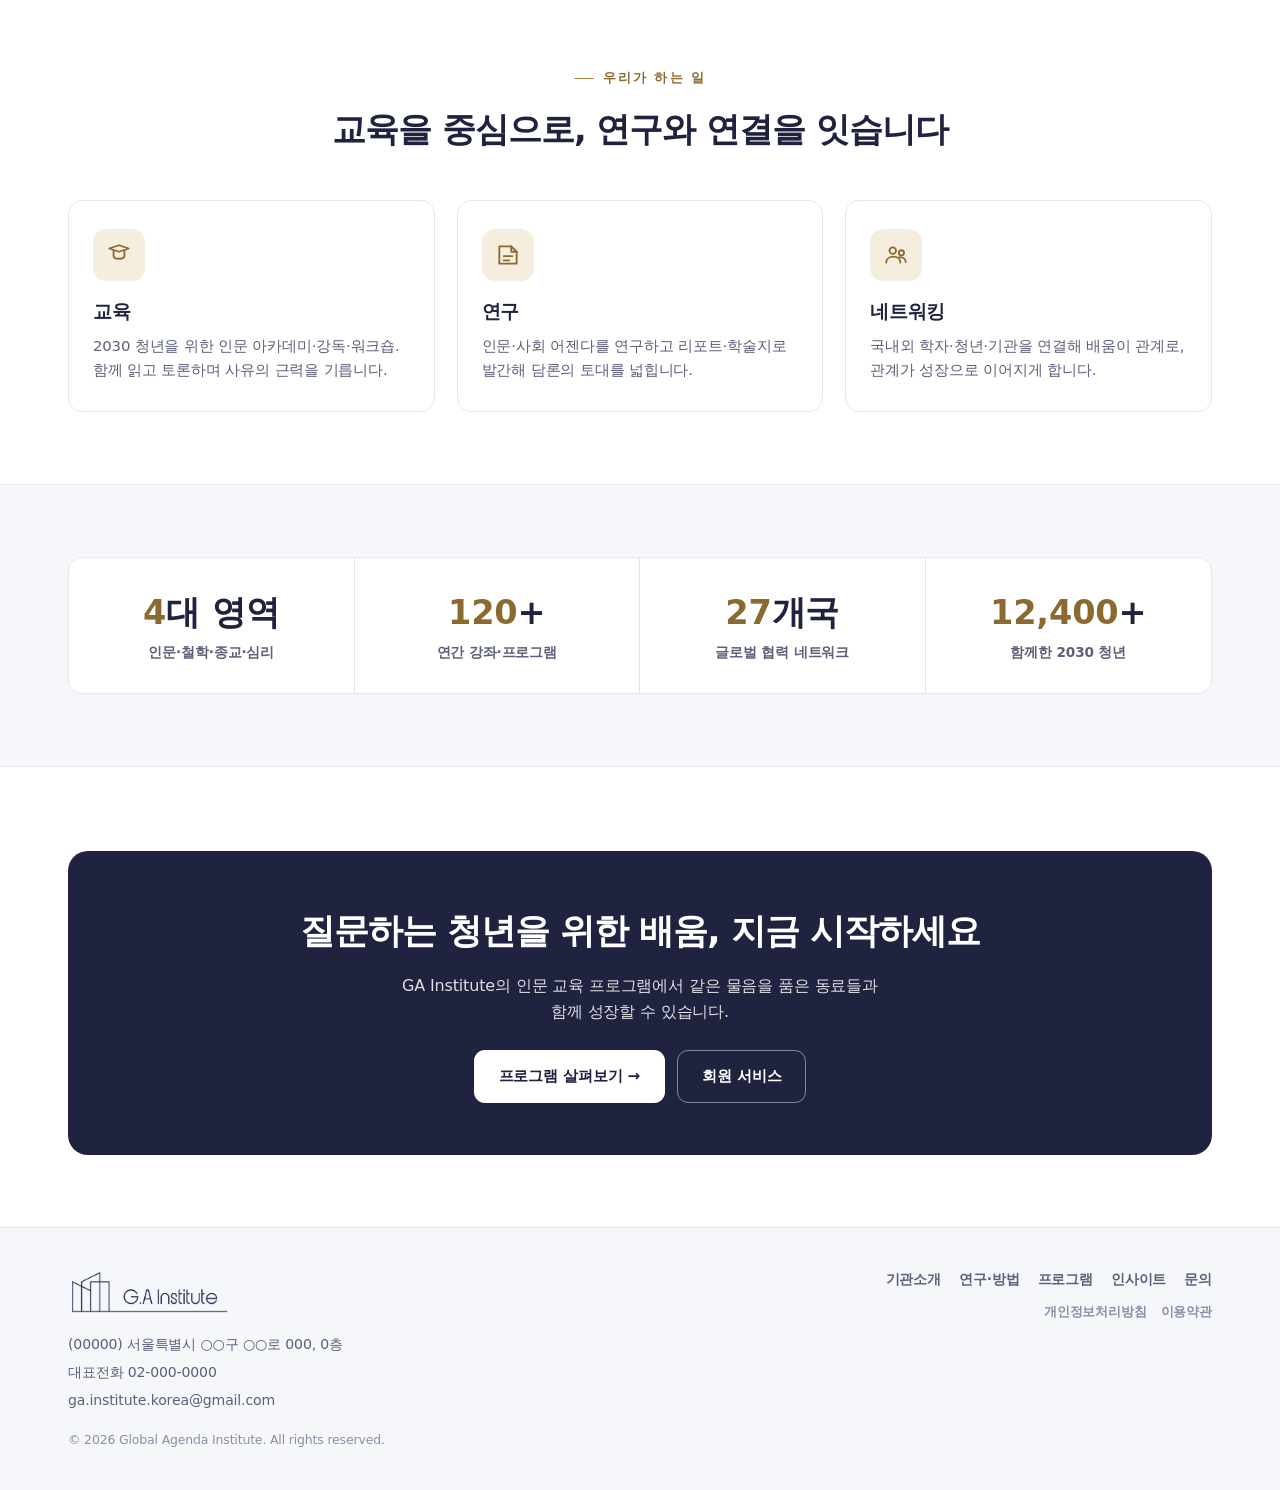
==== commit fd695c0b: "Add files via upload" ====
--- a/about.html
+++ b/about.html
@@ -131,11 +131,12 @@
     <img class="logo-img" src="assets/logo.png" alt="Global Agenda Institute" />
     <h2>멤버 로그인</h2>
     <p class="msub">GA Institute 회원 서비스를 이용하시려면 로그인해 주세요.</p>
-    <form>
+    <form id="loginForm">
       <input class="field" type="text" placeholder="아이디" aria-label="아이디" />
       <input class="field" type="password" placeholder="비밀번호" aria-label="비밀번호" />
       <label class="remember"><input type="checkbox" /> 로그인 상태 유지</label>
       <button class="signin" type="submit">로그인</button>
+      <p class="form-note" id="loginNote" hidden></p>
     </form>
     <div class="modal-links"><a href="contact.html">아이디 찾기</a><a href="contact.html">비밀번호 찾기</a><a href="signup.html">회원가입</a></div>
   </div>
--- a/assets/style.css
+++ b/assets/style.css
@@ -1,6 +1,6 @@
 :root{
     --bg:#FFFFFF; --surface:#FFFFFF; --panel:#F1F3F8; --panel-2:#F6F7FB;
-    --ink:#20233F; --brand:#262A4D; --brand-ink:#14162E;
+    --ink:#20233F; --brand:#262A4D; --brand-ink:#14162E; --band:#20233F;
     --muted:#5C6079; --sub:#8A8FA6; --line:#E5E7EF; --line-strong:#D8DBE6;
     --accent:#B08A46; --accent-soft:#F5EEDF; --accent-ink:#8A6A2F;
     --btn:#20233F; --btn-text:#FFFFFF; --btn-hover:#14162E;
@@ -27,7 +27,7 @@
   }
   :root[data-theme="light"]{
     --bg:#FFFFFF; --surface:#FFFFFF; --panel:#F1F3F8; --panel-2:#F6F7FB;
-    --ink:#20233F; --brand:#262A4D; --brand-ink:#14162E;
+    --ink:#20233F; --brand:#262A4D; --brand-ink:#14162E; --band:#20233F;
     --muted:#5C6079; --sub:#8A8FA6; --line:#E5E7EF; --line-strong:#D8DBE6;
     --accent:#B08A46; --accent-soft:#F5EEDF; --accent-ink:#8A6A2F;
     --btn:#20233F; --btn-text:#FFFFFF; --btn-hover:#14162E;
@@ -170,7 +170,7 @@
   .fcard p{margin:0; color:var(--muted); font-size:.93rem}
   .fcard .kw{margin-top:14px; font-size:.78rem; font-weight:700; color:var(--accent-ink); letter-spacing:.02em}
 
-  .mission{background:var(--brand); color:#fff; border-radius:20px; padding:52px 40px; text-align:center; position:relative; overflow:hidden}
+  .mission{background:var(--band); color:#fff; border-radius:20px; padding:52px 40px; text-align:center; position:relative; overflow:hidden}
   .mission::before{content:""; position:absolute; inset:0; background:
     linear-gradient(rgba(255,255,255,.05) 1px,transparent 1px),linear-gradient(90deg,rgba(255,255,255,.05) 1px,transparent 1px);
     background-size:44px 44px; mask-image:radial-gradient(70% 90% at 50% 0%,#000,transparent 75%); -webkit-mask-image:radial-gradient(70% 90% at 50% 0%,#000,transparent 75%)}
@@ -209,14 +209,14 @@
   .curriculum .ct span{font-size:.84rem; color:var(--muted)}
   .steps{display:grid; grid-template-columns:repeat(4,1fr); gap:18px}
   .step{position:relative; padding:22px; border:1px solid var(--line); border-radius:var(--radius); background:var(--surface)}
-  .step .sn{width:34px; height:34px; border-radius:50%; background:var(--brand); color:#fff; display:grid; place-items:center; font-weight:800; font-size:.9rem; margin-bottom:14px}
-  :root[data-theme="dark"] .step .sn{color:var(--btn-text)}
+  .step .sn{width:34px; height:34px; border-radius:50%; background:var(--band); color:#fff; display:grid; place-items:center; font-weight:800; font-size:.9rem; margin-bottom:14px}
+  :root[data-theme="dark"] .step .sn{color:#fff}
   .step h4{margin:0 0 6px; font-size:1.02rem; font-weight:800}
   .step p{margin:0; color:var(--muted); font-size:.88rem}
-  .cta-band{background:var(--brand); color:#fff; border-radius:20px; padding:52px 32px; text-align:center; margin-top:12px}
+  .cta-band{background:var(--band); color:#fff; border-radius:20px; padding:52px 32px; text-align:center; margin-top:12px}
   .cta-band h2{margin:0; font-size:clamp(1.6rem,3vw,2.2rem); font-weight:800; letter-spacing:-.03em; text-wrap:balance}
   .cta-band p{margin:14px auto 26px; opacity:.85; max-width:48ch}
-  .cta-band .btn-primary{background:#fff; color:var(--brand-ink)}
+  .cta-band .btn-primary{background:#fff; color:#20233F}
   .cta-band .btn-primary:hover{background:#eef0fb}
   .cta-band .btn-ghost{border-color:rgba(255,255,255,.45); color:#fff}
   .cta-band .btn-ghost:hover{background:rgba(255,255,255,.12); border-color:#fff}
@@ -307,7 +307,7 @@
   .spk b{display:block; font-size:.96rem; font-weight:800}
   .spk span{font-size:.82rem; color:var(--muted)}
   .ev-side{position:sticky; top:100px; border:1px solid var(--line); border-radius:16px; overflow:hidden; background:var(--surface); box-shadow:var(--shadow-sm)}
-  .ev-side .sh{padding:20px 22px; background:var(--brand); color:#fff}
+  .ev-side .sh{padding:20px 22px; background:var(--band); color:#fff}
   .ev-side .sh .cat{font-size:.76rem; font-weight:800; color:var(--accent); letter-spacing:.04em}
   .ev-side .sh h3{margin:6px 0 0; font-size:1.14rem; font-weight:800; line-height:1.35}
   .ev-side dl{margin:0; padding:20px 22px; display:grid; grid-template-columns:auto 1fr; gap:15px 16px}
@@ -508,3 +508,28 @@
 .mm-actions .btn{flex:1}
 .bcover-img{position:absolute; inset:0; width:100%; height:100%; object-fit:cover; opacity:0; transition:opacity .35s ease; z-index:3}
 .bcover-img.loaded{opacity:1}
+.form-note{font-size:.85rem; line-height:1.55; margin:12px 0 0; padding:11px 13px; border-radius:9px; background:var(--panel-2); color:var(--ink); border:1px solid var(--line)}
+.form-note.err{background:color-mix(in srgb,#e05656 12%,var(--surface)); border-color:color-mix(in srgb,#e05656 35%,var(--line)); color:#c0392b}
+.form-note.ok{background:var(--accent-soft); border-color:transparent; color:var(--accent-ink)}
+:root[data-theme="dark"] .form-note.err{color:#f1a0a0}
+@media (max-width:560px){
+  .mission{padding:34px 22px}
+  .cta-band{padding:38px 22px}
+  .form-card{padding:26px 20px}
+  .feature .fL{padding:30px 22px}
+  .feature .fR{padding:26px 22px}
+  .page-hero{padding:52px 0 40px}
+  .ev-side dl{padding:18px}
+  .statement{padding:56px 0}
+  .section{padding:56px 0}
+}
+/* ---------- 추천 도서 자동 흐름(marquee) ---------- */
+.book-marquee{position:relative; overflow:hidden; margin-top:8px;
+  -webkit-mask-image:linear-gradient(90deg,transparent,#000 4%,#000 96%,transparent);
+          mask-image:linear-gradient(90deg,transparent,#000 4%,#000 96%,transparent)}
+.book-track{display:flex; width:max-content; padding:6px 0; animation:book-scroll 150s linear infinite; will-change:transform}
+.book-marquee:hover .book-track{animation-play-state:paused}
+.book-track .book{margin-right:18px; flex:none}
+@keyframes book-scroll{from{transform:translateX(0)} to{transform:translateX(-50%)}}
+@media (max-width:560px){.book-track{animation-duration:100s} .book-track .book{margin-right:14px}}
+@media (prefers-reduced-motion:reduce){.book-marquee{overflow-x:auto} .book-track{animation:none}}
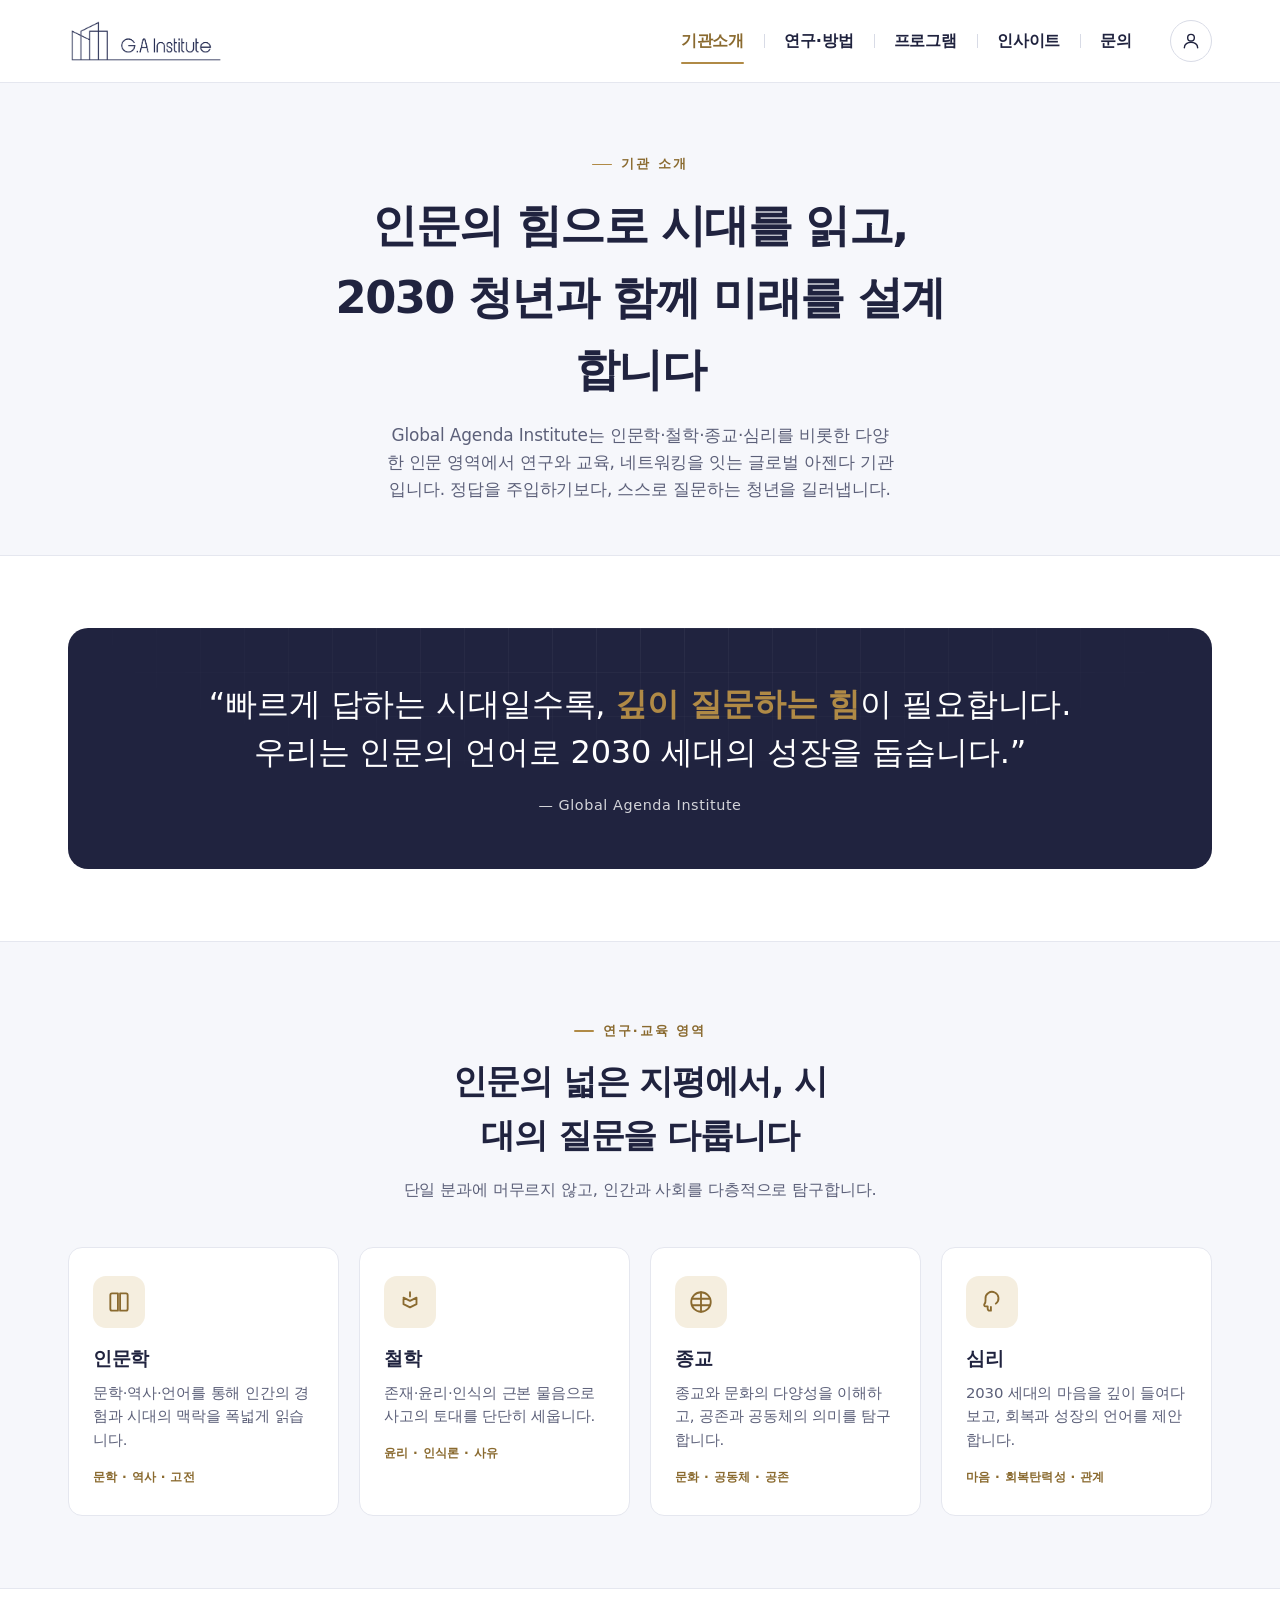
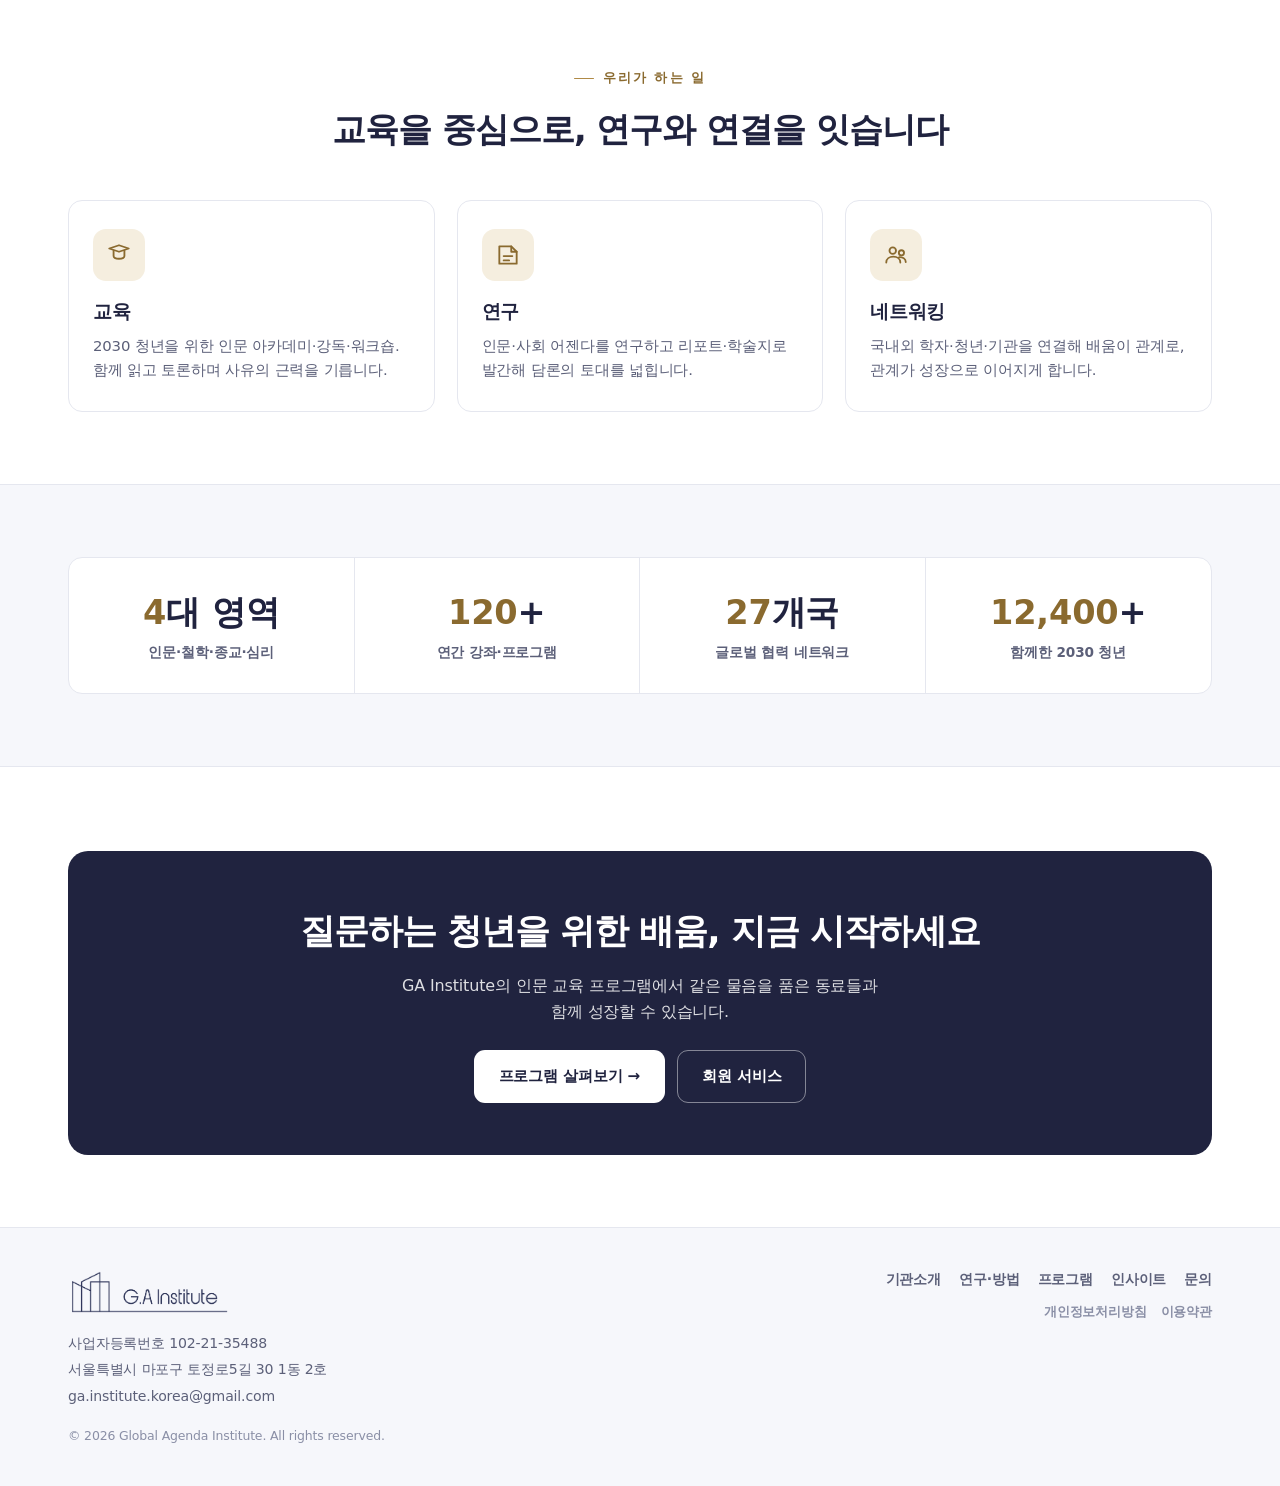
==== commit 9af1fcfd: "Update footer and contact/legal page copy" ====
--- a/about.html
+++ b/about.html
@@ -112,8 +112,8 @@
     <div>
       <a href="index.html"><img class="logo-img foot-logo" src="assets/logo.png" alt="Global Agenda Institute" /></a>
       <p class="foot-info">
-        (00000) 서울특별시 ○○구 ○○로 000, 0층<br>
-        대표전화 02-000-0000<br>
+        사업자등록번호 102-21-35488<br>
+        서울특별시 마포구 토정로5길 30 1동 2호<br>
         ga.institute.korea@gmail.com
       </p>
       <p class="foot-copy">© 2026 Global Agenda Institute. All rights reserved.</p>
--- a/assets/style.css
+++ b/assets/style.css
@@ -341,19 +341,18 @@
 
   /* ---------- FOOTER ---------- */
   footer{border-top:1px solid var(--line); background:var(--panel-2); padding:40px 0; color:var(--muted); font-size:.88rem}
-  .foot{display:flex; justify-content:space-between; align-items:flex-start; gap:24px; flex-wrap:wrap}
-  .foot-info{max-width:60ch; line-height:2; margin:14px 0 0}
-  .foot-copy{margin:16px 0 0; font-size:.78rem; color:var(--sub)}
-  .foot nav{display:flex; flex-direction:column; align-items:flex-end; gap:12px; font-weight:600}
-  .foot-main{display:flex; gap:18px; flex-wrap:wrap; justify-content:flex-end}
-  .foot-legal{display:flex; gap:14px; flex-wrap:wrap; justify-content:flex-end}
-  .foot-main a{cursor:pointer}
-  .foot-main a:hover{color:var(--ink)}
-  .foot-legal a{cursor:pointer; font-size:.8rem; color:var(--sub)}
-  .foot-legal a:hover{color:var(--ink)}
-  @media (max-width:560px){.foot nav{align-items:flex-start} .foot-main,.foot-legal{justify-content:flex-start}}
-
-  /* ---------- LOGIN MODAL ---------- */
+.foot{display:grid; grid-template-columns:minmax(0,1fr) auto; align-items:start; gap:24px}
+.foot-info{max-width:60ch; line-height:1.9; margin:14px 0 0}
+.foot-copy{margin:16px 0 0; font-size:.78rem; color:var(--sub)}
+.foot nav{display:flex; flex-direction:column; align-items:flex-end; gap:12px; font-weight:600}
+.foot-main{display:flex; gap:18px; flex-wrap:wrap; justify-content:flex-end}
+.foot-legal{display:flex; gap:14px; flex-wrap:wrap; justify-content:flex-end}
+.foot-main a{cursor:pointer}
+.foot-main a:hover{color:var(--ink)}
+.foot-legal a{cursor:pointer; font-size:.8rem; color:var(--sub)}
+.foot-legal a:hover{color:var(--ink)}
+@media (max-width:720px){.foot{grid-template-columns:1fr;}.foot nav{align-items:flex-start; width:100%}.foot-main,.foot-legal{justify-content:flex-start}}
+@media (max-width:560px){.foot-main,.foot-legal{gap:12px 14px}}
   .modal{position:fixed; inset:0; z-index:100; display:grid; place-items:center; padding:20px;
     background:rgba(10,12,24,.55); backdrop-filter:blur(3px); opacity:0; pointer-events:none; transition:.2s}
   .modal.open{opacity:1; pointer-events:auto}
@@ -433,7 +432,11 @@
 .net-grid{display:flex; flex-wrap:wrap; justify-content:center; gap:12px; margin-top:8px}
 .net-grid .city{padding:12px 24px; border:1px solid var(--line-strong); border-radius:999px; font-weight:700; font-size:1rem; background:var(--surface)}
 .net-grid .city span{color:var(--sub); font-weight:600; font-size:.82rem; margin-left:8px}
-.contact-grid{display:grid; grid-template-columns:1.05fr 1fr; gap:32px; align-items:start}
+.contact-grid{display:grid; grid-template-columns:1fr; max-width:760px; margin:0 auto; gap:0; align-items:start; justify-items:center}
+.contact-form{width:100%; max-width:760px; padding:34px 36px; border-radius:18px; box-shadow:var(--shadow-sm); display:flex; flex-direction:column; gap:0}
+.contact-form .fgroup{margin-bottom:18px}
+.contact-form .fgroup:last-of-type{margin-bottom:20px}
+.contact-form .signin{margin-top:6px}
 .info-list{list-style:none; margin:0 0 22px; padding:0}
 .info-list li{display:flex; gap:16px; padding:16px 0; border-bottom:1px solid var(--line)}
 .info-list li b{min-width:76px; color:var(--muted); font-weight:700; font-size:.9rem}
@@ -442,7 +445,7 @@
 :root[data-theme="dark"] .map{background:linear-gradient(135deg,#1a2036,#141a2e)}
 @media (prefers-color-scheme:dark){.map{background:linear-gradient(135deg,#1a2036,#141a2e)}}
 textarea.field{font-family:inherit; line-height:1.6}
-@media (max-width:900px){.contact-grid{grid-template-columns:1fr}}
+@media (max-width:900px){.contact-grid{max-width:100%}.contact-form{padding:24px}}
 
 /* ---------- GLOBAL NETWORK CARDS ---------- */
 .net-grid{display:grid; grid-template-columns:repeat(5,1fr); gap:16px; margin-top:8px}
